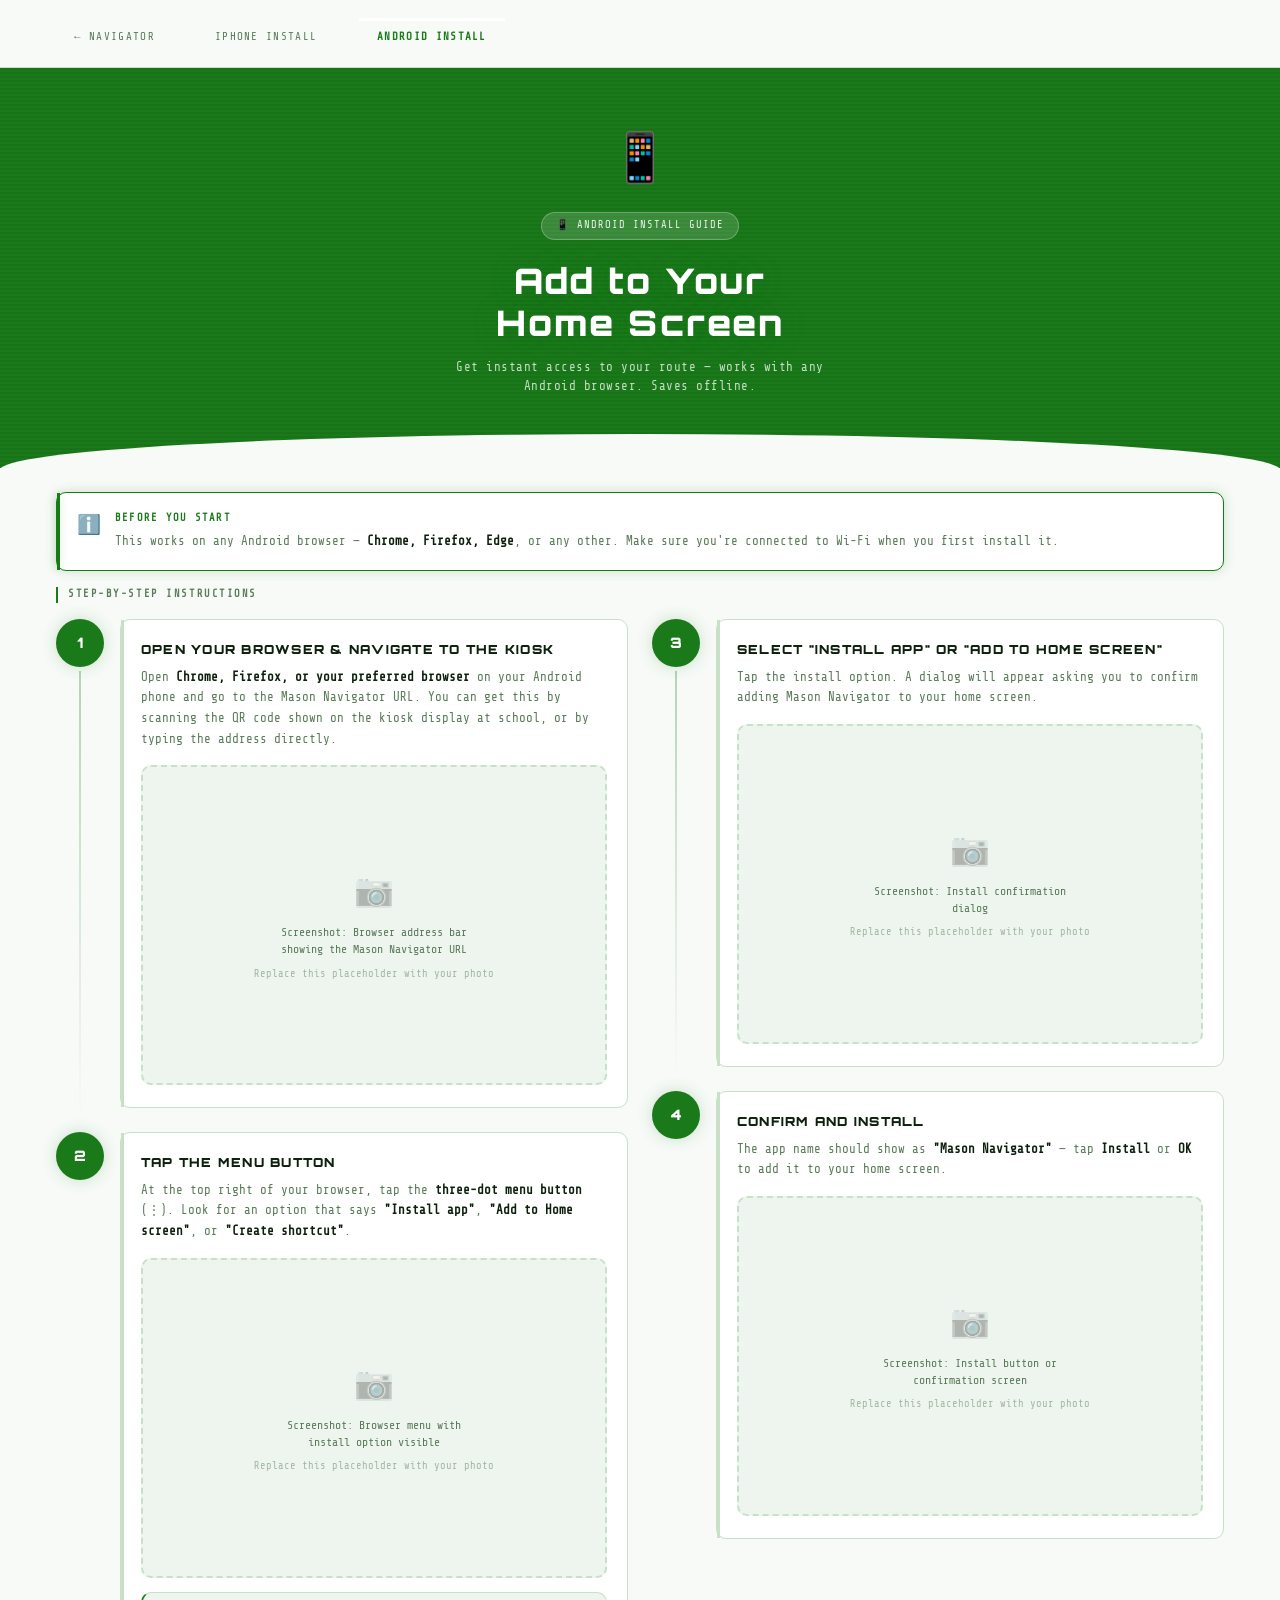
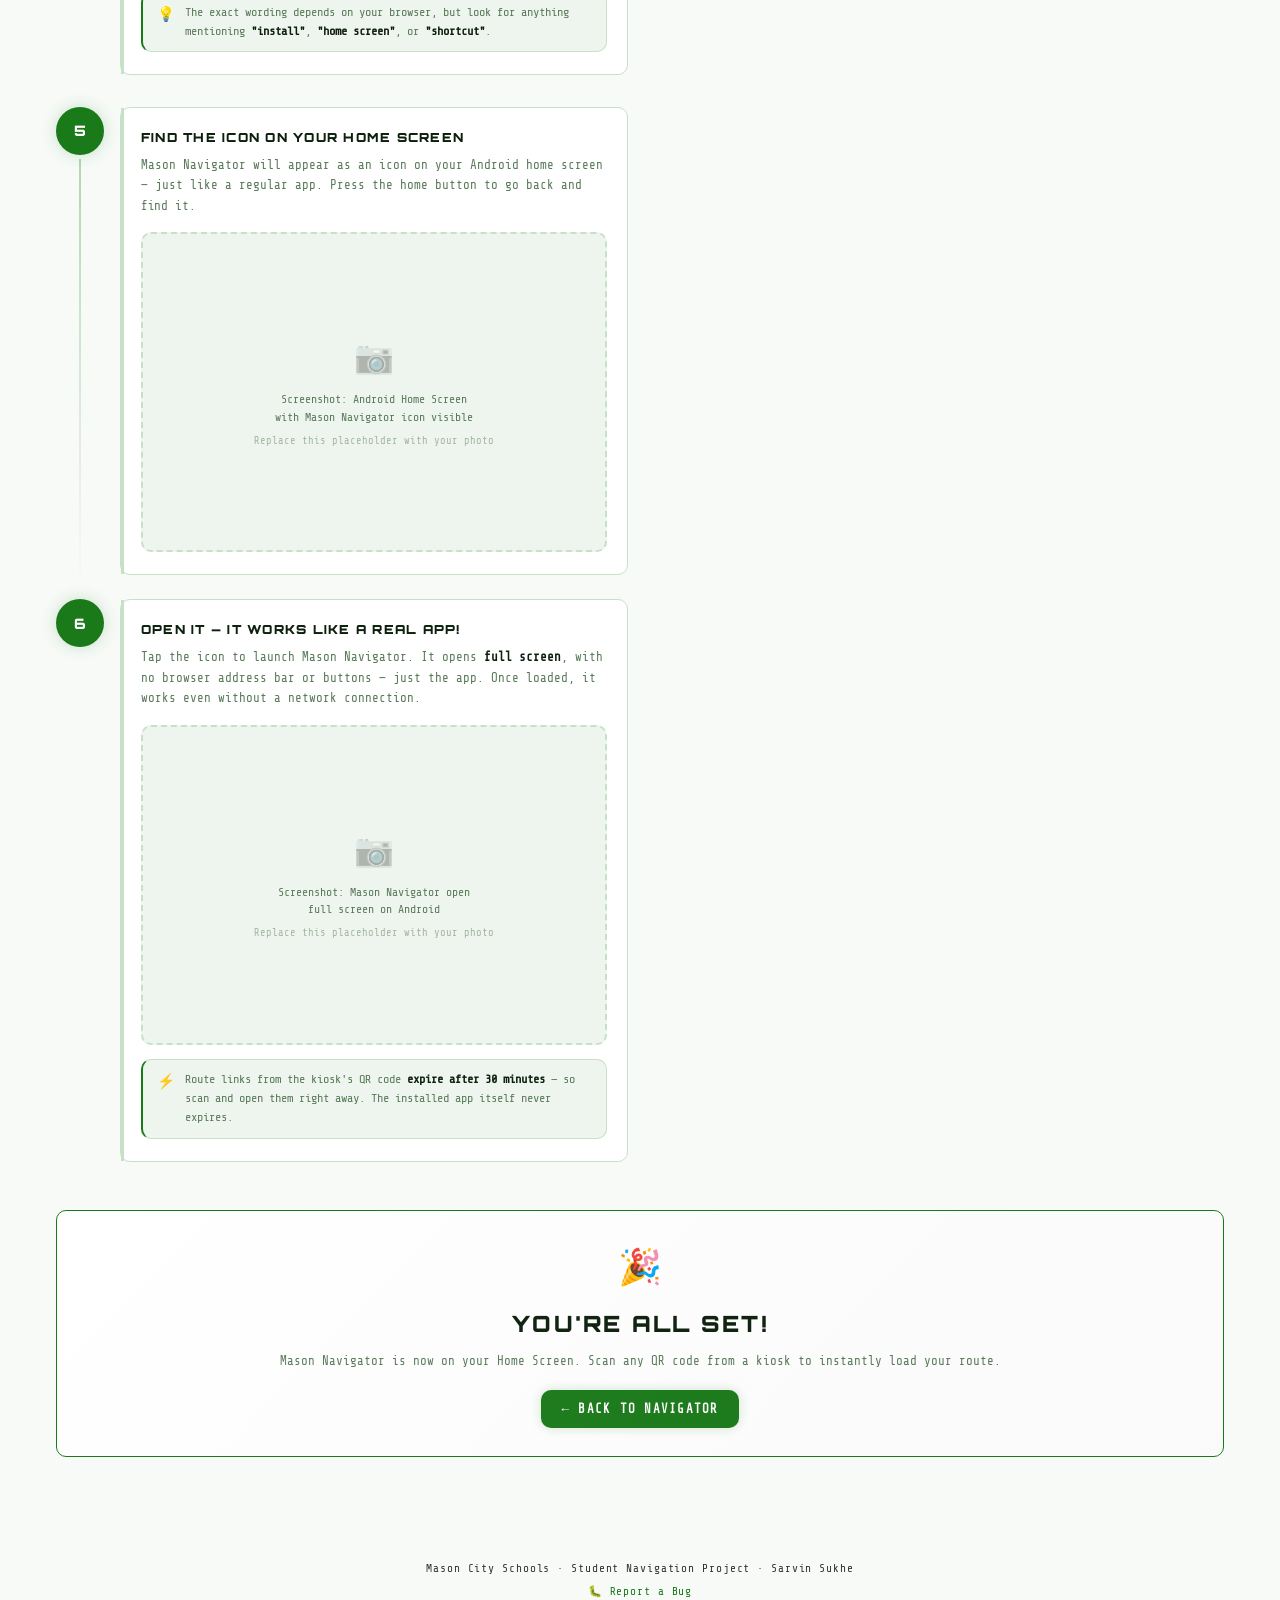
==== android.html @ e989f6d7 "Added AI mode and photos to IOS instructions" ====
<!DOCTYPE html>
<html lang="en" data-theme="mason">
  <head>
    <meta charset="UTF-8" />
    <meta name="viewport" content="width=device-width, initial-scale=1.0" />
    <title>Install on Android — Mason Navigator</title>
    <link rel="stylesheet" href="style.css" />
    <link rel="manifest" href="manifest.json" />
    <link rel="icon" type="image/png" href="icons/favicon.ico" />
    <style>
      /* ── Android guide page additions ───────────────────────────────
         Only layout/component styles not already in style.css.
         All colors reference CSS variables from the theme system.
      ─────────────────────────────────────────────────────────── */

      /* Two-column on desktop, single on mobile */
      .android-container {
        max-width: 1200px;
        margin: 0 auto;
        padding: 24px 16px 80px;
        display: flex;
        flex-direction: column;
        gap: 16px;
      }

      /* Step pairs layout */
      .steps-wrapper {
        display: grid;
        grid-template-columns: 1fr;
        gap: 24px;
      }
      @media (min-width: 768px) {
        .steps-wrapper {
          grid-template-columns: 1fr 1fr;
        }
      }

      .step-pair {
        display: flex;
        flex-direction: column;
        gap: 16px;
      }

      /* ── Hero banner ─────────────────────────────────────────── */
      .android-hero {
        background: var(--accent);
        padding: 56px 24px 72px;
        text-align: center;
        position: relative;
        overflow: hidden;
      }
      .android-hero::before {
        content: "";
        position: absolute;
        inset: 0;
        background: repeating-linear-gradient(
          0deg,
          transparent,
          transparent 2px,
          rgba(0, 0, 0, 0.06) 2px,
          rgba(0, 0, 0, 0.06) 4px
        );
        pointer-events: none;
      }
      .android-hero::after {
        content: "";
        position: absolute;
        bottom: -2px;
        left: 0;
        right: 0;
        height: 36px;
        background: var(--bg);
        border-radius: 50% 50% 0 0 / 100% 100% 0 0;
      }
      .android-hero-icon {
        font-size: 3rem;
        display: block;
        margin-bottom: 16px;
        animation: android-float 3s ease-in-out infinite;
        position: relative;
        z-index: 1;
      }
      @keyframes android-float {
        0%,
        100% {
          transform: translateY(0);
        }
        50% {
          transform: translateY(-8px);
        }
      }
      .android-hero-badge {
        display: inline-flex;
        align-items: center;
        gap: 6px;
        background: rgba(255, 255, 255, 0.15);
        border: 1px solid rgba(255, 255, 255, 0.25);
        border-radius: 100px;
        padding: 5px 14px;
        font-family: var(--mono);
        font-size: 0.65rem;
        letter-spacing: 0.1em;
        text-transform: uppercase;
        color: rgba(255, 255, 255, 0.9);
        margin-bottom: 20px;
        position: relative;
        z-index: 1;
      }
      .android-hero h1 {
        font-family: var(--display);
        font-size: clamp(1.4rem, 5vw, 2.2rem);
        font-weight: 900;
        letter-spacing: 0.06em;
        color: #fff;
        line-height: 1.2;
        margin-bottom: 14px;
        text-shadow: 0 0 30px var(--accent-glow);
        position: relative;
        z-index: 1;
      }
      .android-hero p {
        font-family: var(--mono);
        font-size: 0.78rem;
        color: rgba(255, 255, 255, 0.75);
        max-width: 400px;
        margin: 0 auto;
        letter-spacing: 0.04em;
        position: relative;
        z-index: 1;
      }

      /* ── Prereq notice ───────────────────────────────────────── */
      .prereq {
        background: var(--card-bg);
        border: 1px solid var(--accent);
        border-radius: var(--radius-card);
        padding: 18px 20px;
        display: flex;
        gap: 14px;
        align-items: flex-start;
        box-shadow: 0 0 12px var(--accent-glow);
        position: relative;
        clip-path: var(--card-clip);
      }
      .prereq::before {
        content: "";
        position: absolute;
        top: 0;
        left: 0;
        width: 3px;
        height: 100%;
        background: var(--accent);
        box-shadow: 0 0 8px var(--accent-glow);
      }
      .prereq-icon {
        font-size: 1.2rem;
        flex-shrink: 0;
        margin-top: 1px;
      }
      .prereq-title {
        font-family: var(--mono);
        font-size: 0.65rem;
        font-weight: 700;
        text-transform: uppercase;
        letter-spacing: 0.12em;
        color: var(--accent);
        margin-bottom: 6px;
      }
      .prereq p {
        font-family: var(--mono);
        font-size: 0.78rem;
        color: var(--text-dim);
        line-height: 1.6;
      }
      .prereq strong {
        color: var(--text);
        font-weight: 700;
      }

      /* ── Section label ───────────────────────────────────────── */
      .section-label {
        font-family: var(--mono);
        font-size: 0.65rem;
        font-weight: 700;
        text-transform: uppercase;
        letter-spacing: 0.15em;
        color: var(--text-dim);
        padding-left: 2px;
        border-left: 2px solid var(--accent);
        padding-left: 10px;
      }

      /* ── Step row ────────────────────────────────────────────── */
      .step {
        display: grid;
        grid-template-columns: 48px 1fr;
        gap: 0 16px;
        opacity: 0;
        transform: translateY(20px);
        transition: opacity 0.45s ease, transform 0.45s ease;
      }
      .step.visible {
        opacity: 1;
        transform: translateY(0);
      }
      .step:nth-child(1) {
        transition-delay: 0.05s;
      }
      .step:nth-child(2) {
        transition-delay: 0.12s;
      }
      .step:nth-child(3) {
        transition-delay: 0.19s;
      }
      .step:nth-child(4) {
        transition-delay: 0.26s;
      }
      .step:nth-child(5) {
        transition-delay: 0.33s;
      }
      .step:nth-child(6) {
        transition-delay: 0.4s;
      }

      .step-left {
        display: flex;
        flex-direction: column;
        align-items: center;
      }
      .step-num {
        width: 48px;
        height: 48px;
        border-radius: 50%;
        background: var(--accent);
        color: #fff;
        font-family: var(--display);
        font-size: 0.9rem;
        font-weight: 900;
        display: flex;
        align-items: center;
        justify-content: center;
        flex-shrink: 0;
        box-shadow: 0 0 16px var(--accent-glow);
        position: relative;
        z-index: 1;
      }
      .step-line {
        width: 2px;
        flex: 1;
        min-height: 20px;
        background: linear-gradient(to bottom, var(--accent), transparent);
        opacity: 0.3;
        margin-top: 4px;
      }
      .step:last-child .step-line {
        display: none;
      }

      /* Step card reuses .card styles from style.css */
      .step-card {
        background: var(--card-bg);
        border: 1px solid var(--border);
        border-radius: var(--radius-card);
        padding: 20px 20px 22px;
        margin-bottom: 8px;
        position: relative;
        clip-path: var(--card-clip);
      }
      .step-card::before {
        content: "";
        position: absolute;
        top: 0;
        left: 0;
        width: 3px;
        height: 100%;
        background: var(--border);
      }
      .step-title {
        font-family: var(--display);
        font-size: 0.78rem;
        font-weight: 900;
        letter-spacing: 0.1em;
        text-transform: uppercase;
        color: var(--text);
        margin-bottom: 8px;
      }
      .step-desc {
        font-family: var(--mono);
        font-size: 0.78rem;
        color: var(--text-dim);
        line-height: 1.65;
        margin-bottom: 16px;
      }
      .step-desc strong {
        color: var(--text);
        font-weight: 700;
      }
      .step-desc:last-child {
        margin-bottom: 0;
      }

      /* ── Screenshot placeholder ──────────────────────────────– */
      .screenshot-slot {
        background: var(--bg2);
        border: 2px dashed var(--border);
        border-radius: var(--radius-card);
        display: flex;
        flex-direction: column;
        align-items: center;
        justify-content: center;
        gap: 8px;
        padding: 28px 20px;
        cursor: pointer;
        transition: background 0.15s, border-color 0.15s;
        min-height: 200px;
      }
      .screenshot-slot.portrait {
        min-height: 320px;
      }
      .screenshot-slot:hover {
        background: var(--card-bg);
        border-color: var(--accent);
      }
      .slot-icon {
        font-size: 2rem;
        opacity: 0.3;
      }
      .slot-label {
        font-family: var(--mono);
        font-size: 0.72rem;
        color: var(--text-dim);
        text-align: center;
        line-height: 1.5;
      }
      .slot-hint {
        font-family: var(--mono);
        font-size: 0.65rem;
        color: var(--text-dim);
        opacity: 0.5;
      }

      /* ── Actual screenshot images ────────────────────────────– */
      .step-screenshot {
        width: 100%;
        max-width: 320px;
        height: auto;
        border-radius: var(--radius-card);
        margin: 16px 0;
        box-shadow: 0 4px 16px rgba(0, 0, 0, 0.1);
        display: block;
      }

      /* ── Tip callout ─────────────────────────────────────────– */
      .tip {
        display: flex;
        gap: 10px;
        background: var(--bg2);
        border: 1px solid var(--border);
        border-left: 2px solid var(--green);
        border-radius: var(--radius-card);
        padding: 10px 14px;
        margin-top: 14px;
      }
      .tip-icon {
        font-size: 0.9rem;
        flex-shrink: 0;
        margin-top: 2px;
      }
      .tip p {
        font-family: var(--mono);
        font-size: 0.75rem;
        color: var(--text-dim);
        line-height: 1.6;
      }
      .tip strong {
        color: var(--text);
        font-weight: 700;
      }

      /* ── Done card ───────────────────────────────────────────– */
      .done-card {
        background: var(--card-bg);
        border: 1px solid var(--accent);
        border-radius: var(--radius-card);
        padding: 32px 24px 28px;
        text-align: center;
        margin-top: 24px;
        opacity: 0;
        transform: translateY(20px);
        transition: opacity 0.45s ease, transform 0.45s ease;
        position: relative;
        clip-path: var(--card-clip);
      }
      .done-card.visible {
        opacity: 1;
        transform: translateY(0);
      }
      .done-card::before {
        content: "";
        position: absolute;
        inset: 0;
        border-radius: var(--radius-card);
        background: linear-gradient(
          135deg,
          rgba(255, 255, 255, 0.04),
          rgba(0, 0, 0, 0.02)
        );
        pointer-events: none;
      }
      .done-icon {
        display: block;
        font-size: 2.2rem;
        margin-bottom: 12px;
        animation: done-bounce 0.6s cubic-bezier(0.34, 1.56, 0.64, 1);
      }
      @keyframes done-bounce {
        0% {
          transform: scale(0.3) translateY(-40px);
          opacity: 0;
        }
        50% {
          opacity: 1;
        }
        100% {
          transform: scale(1) translateY(0);
        }
      }
      .done-card h2 {
        font-family: var(--display);
        font-size: 1.4rem;
        font-weight: 900;
        letter-spacing: 0.1em;
        text-transform: uppercase;
        color: var(--text);
        margin-bottom: 10px;
      }
      .done-card p {
        font-family: var(--mono);
        font-size: 0.78rem;
        color: var(--text-dim);
        line-height: 1.65;
        margin-bottom: 18px;
      }
      .done-btn {
        display: inline-flex;
        align-items: center;
        justify-content: center;
        gap: 8px;
        background: var(--accent);
        color: #fff;
        text-decoration: none;
        font-family: var(--mono);
        font-size: 0.78rem;
        font-weight: 700;
        letter-spacing: 0.1em;
        text-transform: uppercase;
        padding: 10px 20px;
        border-radius: var(--radius-card);
        transition: transform 0.15s, box-shadow 0.15s;
        cursor: pointer;
        box-shadow: 0 0 12px var(--accent-glow);
      }
      .done-btn:hover {
        transform: translateY(-2px);
        box-shadow: 0 0 20px var(--accent-glow);
      }
      .done-btn:active {
        transform: translateY(0);
      }
    </style>
  </head>

  <body>
    <!-- Header with nav -->
    <header class="header" style="border-bottom: 1px solid var(--border)">
      <nav
        class="nav"
        style="
          max-width: 1200px;
          margin: 0 auto;
          display: flex;
          align-items: center;
          gap: 24px;
          padding: 16px;
          font-size: 0.85rem;
        "
      >
        <a
          href="index.html"
          class="nav-link"
          style="
            text-decoration: none;
            color: var(--text-dim);
            transition: color 0.2s;
          "
          >← Navigator</a
        >
        <a
          href="ios.html"
          class="nav-link"
          style="
            text-decoration: none;
            color: var(--text-dim);
            transition: color 0.2s;
          "
          >iPhone Install</a
        >
        <a
          href="android.html"
          class="nav-link active"
          style="text-decoration: none; color: var(--accent); font-weight: 700"
          >Android Install</a
        >
      </nav>
    </header>

    <!-- Hero -->
    <div class="android-hero">
      <span class="android-hero-icon">📱</span>
      <div class="android-hero-badge">📱 Android Install Guide</div>
      <h1>Add to Your<br />Home Screen</h1>
      <p>
        Get instant access to your route — works with any Android browser. Saves
        offline.
      </p>
    </div>

    <main class="android-container">
      <!-- Before you start -->
      <div class="prereq">
        <div class="prereq-icon">ℹ️</div>
        <div>
          <div class="prereq-title">Before You Start</div>
          <p>
            This works on any Android browser —
            <strong>Chrome, Firefox, Edge</strong>, or any other. Make sure
            you're connected to Wi-Fi when you first install it.
          </p>
        </div>
      </div>

      <div class="section-label">Step-by-step instructions</div>

      <div class="steps-wrapper">
        <!-- Step Pair 1: Steps 1 & 2 -->
        <div class="step-pair">
          <!-- Step 1 -->
          <div class="step">
            <div class="step-left">
              <div class="step-num">1</div>
              <div class="step-line"></div>
            </div>
            <div>
              <div class="step-card">
                <div class="step-title">
                  Open your browser &amp; navigate to the kiosk
                </div>
                <div class="step-desc">
                  Open
                  <strong>Chrome, Firefox, or your preferred browser</strong> on
                  your Android phone and go to the Mason Navigator URL. You can
                  get this by scanning the QR code shown on the kiosk display at
                  school, or by typing the address directly.
                </div>
                <div
                  class="screenshot-slot portrait"
                  title="Replace with screenshot"
                >
                  <div class="slot-icon">📷</div>
                  <div class="slot-label">
                    Screenshot: Browser address bar<br />showing the Mason
                    Navigator URL
                  </div>
                  <div class="slot-hint">
                    Replace this placeholder with your photo
                  </div>
                </div>
              </div>
            </div>
          </div>

          <!-- Step 2 -->
          <div class="step">
            <div class="step-left">
              <div class="step-num">2</div>
              <div class="step-line"></div>
            </div>
            <div>
              <div class="step-card">
                <div class="step-title">Tap the menu button</div>
                <div class="step-desc">
                  At the top right of your browser, tap the
                  <strong>three-dot menu button</strong> (⋮). Look for an option
                  that says <strong>"Install app"</strong>,
                  <strong>"Add to Home screen"</strong>, or
                  <strong>"Create shortcut"</strong>.
                </div>
                <div class="screenshot-slot portrait">
                  <div class="slot-icon">📷</div>
                  <div class="slot-label">
                    Screenshot: Browser menu with<br />install option visible
                  </div>
                  <div class="slot-hint">
                    Replace this placeholder with your photo
                  </div>
                </div>
                <div class="tip">
                  <div class="tip-icon">💡</div>
                  <p>
                    The exact wording depends on your browser, but look for
                    anything mentioning <strong>"install"</strong>,
                    <strong>"home screen"</strong>, or
                    <strong>"shortcut"</strong>.
                  </p>
                </div>
              </div>
            </div>
          </div>
        </div>

        <!-- Step Pair 2: Steps 3 & 4 -->
        <div class="step-pair">
          <!-- Step 3 -->
          <div class="step">
            <div class="step-left">
              <div class="step-num">3</div>
              <div class="step-line"></div>
            </div>
            <div>
              <div class="step-card">
                <div class="step-title">
                  Select "Install app" or "Add to Home Screen"
                </div>
                <div class="step-desc">
                  Tap the install option. A dialog will appear asking you to
                  confirm adding Mason Navigator to your home screen.
                </div>
                <div class="screenshot-slot portrait">
                  <div class="slot-icon">📷</div>
                  <div class="slot-label">
                    Screenshot: Install confirmation<br />dialog
                  </div>
                  <div class="slot-hint">
                    Replace this placeholder with your photo
                  </div>
                </div>
              </div>
            </div>
          </div>

          <!-- Step 4 -->
          <div class="step">
            <div class="step-left">
              <div class="step-num">4</div>
              <div class="step-line"></div>
            </div>
            <div>
              <div class="step-card">
                <div class="step-title">Confirm and install</div>
                <div class="step-desc">
                  The app name should show as
                  <strong>"Mason Navigator"</strong> — tap
                  <strong>Install</strong> or <strong>OK</strong> to add it to
                  your home screen.
                </div>
                <div class="screenshot-slot portrait">
                  <div class="slot-icon">📷</div>
                  <div class="slot-label">
                    Screenshot: Install button or<br />confirmation screen
                  </div>
                  <div class="slot-hint">
                    Replace this placeholder with your photo
                  </div>
                </div>
              </div>
            </div>
          </div>
        </div>

        <!-- Step Pair 3: Steps 5 & 6 -->
        <div class="step-pair">
          <!-- Step 5 -->
          <div class="step">
            <div class="step-left">
              <div class="step-num">5</div>
              <div class="step-line"></div>
            </div>
            <div>
              <div class="step-card">
                <div class="step-title">Find the icon on your Home Screen</div>
                <div class="step-desc">
                  Mason Navigator will appear as an icon on your Android home
                  screen — just like a regular app. Press the home button to go
                  back and find it.
                </div>
                <div class="screenshot-slot portrait">
                  <div class="slot-icon">📷</div>
                  <div class="slot-label">
                    Screenshot: Android Home Screen<br />with Mason Navigator
                    icon visible
                  </div>
                  <div class="slot-hint">
                    Replace this placeholder with your photo
                  </div>
                </div>
              </div>
            </div>
          </div>

          <!-- Step 6 -->
          <div class="step">
            <div class="step-left">
              <div class="step-num">6</div>
              <div class="step-line"></div>
            </div>
            <div>
              <div class="step-card">
                <div class="step-title">
                  Open it — it works like a real app!
                </div>
                <div class="step-desc">
                  Tap the icon to launch Mason Navigator. It opens
                  <strong>full screen</strong>, with no browser address bar or
                  buttons — just the app. Once loaded, it works even without a
                  network connection.
                </div>
                <div class="screenshot-slot portrait">
                  <div class="slot-icon">📷</div>
                  <div class="slot-label">
                    Screenshot: Mason Navigator open<br />full screen on Android
                  </div>
                  <div class="slot-hint">
                    Replace this placeholder with your photo
                  </div>
                </div>
                <div class="tip">
                  <div class="tip-icon">⚡</div>
                  <p>
                    Route links from the kiosk's QR code
                    <strong>expire after 30 minutes</strong> — so scan and open
                    them right away. The installed app itself never expires.
                  </p>
                </div>
              </div>
            </div>
          </div>
        </div>
      </div>

      <!-- Done card -->
      <div class="done-card">
        <span class="done-icon">🎉</span>
        <h2>You're all set!</h2>
        <p>
          Mason Navigator is now on your Home Screen. Scan any QR code from a
          kiosk to instantly load your route.
        </p>
        <a href="index.html" class="done-btn">← Back to Navigator</a>
      </div>
    </main>

    <footer class="footer">
      <p>Mason City Schools · Student Navigation Project · Sarvin Sukhe</p>
      <a
        href="https://docs.google.com/forms/d/e/1FAIpQLScU9ZAX9jwBVtQoPmGvyTtTld1GZZsP_Vv1fyH1LrGFXhdXjA/viewform?usp=publish-editor"
        target="_blank"
        rel="noopener noreferrer"
        class="mason-link"
        >🐛 Report a Bug</a
      >
    </footer>

    <script src="theme.js"></script>
    <script>
      // Scroll-triggered reveal for steps and done card
      const observer = new IntersectionObserver(
        (entries) => {
          entries.forEach((entry) => {
            if (entry.isIntersecting) entry.target.classList.add("visible");
          });
        },
        { threshold: 0.1, rootMargin: "0px 0px -40px 0px" },
      );
      document
        .querySelectorAll(".step, .done-card")
        .forEach((el) => observer.observe(el));
    </script>
  </body>
</html>
---- style.css ----
/* style.css — Mason Navigator — BLACK/RED CYBERPUNK */
@import url("https://fonts.googleapis.com/css2?family=Rajdhani:wght@400;600;700&family=Share+Tech+Mono&family=Orbitron:wght@700;900&display=swap");

*,
*::before,
*::after {
  box-sizing: border-box;
  margin: 0;
  padding: 0;
}

:root {
  --bg: #080808;
  --bg2: #0e0e0e;
  --card-bg: #111111;
  --accent: #e00000;
  --accent2: #ff2222;
  --accent-glow: rgba(224, 0, 0, 0.35);
  --text: #e8e8e8;
  --text-dim: #888;
  --border: #2a2a2a;
  --green: #00ff88;
  --mono: "Share Tech Mono", monospace;
  --display: "Orbitron", sans-serif;
  --body: "Rajdhani", sans-serif;
  /* Topbar/nav overrides — set per-theme */
  --topbar-bg: #0a0a0a;
  --topbar-title: #ffffff;
  --topbar-sub: var(--text-dim);
  --nav-color: var(--text-dim);
  --nav-hover: #ffffff;
  --nav-active: var(--accent);
  --nav-active-border: var(--accent);
  /* Shape overrides — set per-theme */
  --radius-card: 2px;
  --radius-btn: 1px;
  --radius-input: 1px;
  --card-clip: polygon(0 0, calc(100% - 12px) 0, 100% 12px, 100% 100%, 0 100%);
  --btn-clip: polygon(0 0, calc(100% - 8px) 0, 100% 8px, 100% 100%, 0 100%);
}

/* ── Scan line overlay ──────────────────────────────────────── */
body::before {
  content: "";
  position: fixed;
  inset: 0;
  background: repeating-linear-gradient(
    0deg,
    transparent,
    transparent 2px,
    rgba(0, 0, 0, 0.08) 2px,
    rgba(0, 0, 0, 0.08) 4px
  );
  pointer-events: none;
  z-index: 9999;
}

body {
  background: var(--bg);
  color: var(--text);
  font-family: var(--body);
  font-size: 16px;
  line-height: 1.5;
  min-height: 100vh;
}

/* ── Topbar ──────────────────────────────────────────────────── */
.topbar {
  background: var(--topbar-bg);
  border-bottom: 2px solid var(--accent);
  padding: 16px 28px 0;
  position: relative;
}
.topbar-top {
  display: flex;
  align-items: center;
  justify-content: space-between;
  padding-bottom: 14px;
  flex-wrap: wrap;
  gap: 12px;
}
.topbar h1 {
  font-family: var(--display);
  font-size: 1.25rem;
  font-weight: 900;
  letter-spacing: 0.08em;
  color: var(--topbar-title);
  text-shadow:
    0 0 20px var(--accent-glow),
    0 0 40px var(--accent-glow);
}
.topbar p {
  font-family: var(--mono);
  font-size: 0.68rem;
  color: var(--topbar-sub);
  letter-spacing: 0.06em;
  margin-top: 2px;
}

/* ── Navbar ──────────────────────────────────────────────────── */
.navbar {
  display: flex;
  gap: 0;
  margin-top: 0;
}
.nav-link {
  font-family: var(--mono);
  font-size: 0.68rem;
  letter-spacing: 0.12em;
  text-transform: uppercase;
  color: var(--nav-color);
  text-decoration: none;
  padding: 8px 18px;
  border-top: 2px solid transparent;
  transition:
    color 0.15s,
    border-color 0.15s;
  position: relative;
  top: 2px;
}
.nav-link:hover {
  color: var(--nav-hover);
}
.nav-link.active {
  color: var(--nav-active);
  border-top-color: var(--nav-active-border);
  box-shadow: 0 -4px 12px var(--accent-glow);
}

/* ── Layout ──────────────────────────────────────────────────── */
.container {
  max-width: 860px;
  margin: 0 auto;
  padding: 24px 16px;
  display: grid;
  gap: 16px;
}
@media (min-width: 800px) {
  .container {
    grid-template-columns: 320px 1fr;
  }
}

/* ── Cards ───────────────────────────────────────────────────── */
.card {
  background: var(--card-bg);
  border: 1px solid var(--border);
  border-radius: var(--radius-card);
  padding: 20px;
  position: relative;
  clip-path: var(--card-clip);
}
.card::before {
  content: "";
  position: absolute;
  top: 0;
  left: 0;
  width: 3px;
  height: 100%;
  background: var(--accent);
  box-shadow: 0 0 8px var(--accent-glow);
}
.card h2 {
  font-family: var(--display);
  font-size: 0.7rem;
  letter-spacing: 0.15em;
  text-transform: uppercase;
  color: var(--accent);
  margin-bottom: 12px;
}
.info-card,
.directions-card,
.full-card {
  grid-column: 1 / -1;
}
.info-card p {
  font-family: var(--mono);
  font-size: 0.78rem;
  color: var(--text-dim);
  line-height: 1.6;
}

/* ── Input card ──────────────────────────────────────────────── */
.input-card label {
  display: block;
  font-family: var(--mono);
  font-size: 0.7rem;
  letter-spacing: 0.12em;
  text-transform: uppercase;
  color: var(--text-dim);
  margin: 14px 0 5px;
}
.input-card label:first-of-type {
  margin-top: 0;
}
.input-card input {
  width: 100%;
  padding: 9px 12px;
  background: #0a0a0a;
  border: 1px solid var(--border);
  border-radius: var(--radius-input);
  font-family: var(--mono);
  font-size: 1rem;
  color: #fff;
  outline: none;
  letter-spacing: 0.08em;
  transition:
    border-color 0.15s,
    box-shadow 0.15s;
}
.input-card input:focus {
  border-color: var(--accent);
  box-shadow:
    0 0 0 2px var(--accent-glow),
    inset 0 0 8px rgba(224, 0, 0, 0.05);
}
.input-card input::placeholder {
  color: #333;
}

#goBtn {
  margin-top: 18px;
  width: 100%;
  padding: 12px;
  background: var(--accent);
  color: #fff;
  border: none;
  border-radius: var(--radius-btn);
  font-family: var(--display);
  font-size: 0.78rem;
  font-weight: 700;
  letter-spacing: 0.15em;
  text-transform: uppercase;
  cursor: pointer;
  clip-path: var(--btn-clip);
  transition:
    background 0.15s,
    box-shadow 0.15s;
  position: relative;
  overflow: hidden;
}
#goBtn::after {
  content: "";
  position: absolute;
  inset: 0;
  background: linear-gradient(
    90deg,
    transparent 0%,
    rgba(255, 255, 255, 0.08) 50%,
    transparent 100%
  );
  transform: translateX(-100%);
  transition: transform 0.4s;
}
#goBtn:hover {
  background: var(--accent2);
  box-shadow:
    0 0 20px var(--accent-glow),
    0 0 40px var(--accent-glow);
}
#goBtn:hover::after {
  transform: translateX(100%);
}

/* ── Directions ──────────────────────────────────────────────── */
.directions-card {
  min-height: 0;
}
.directions-box {
  min-height: 40px;
}
.dir-error {
  font-family: var(--mono);
  font-size: 0.82rem;
  color: var(--accent2);
  padding: 12px;
  border: 1px solid var(--accent);
  background: rgba(224, 0, 0, 0.05);
}
.dir-header {
  margin-bottom: 18px;
  padding-bottom: 14px;
  border-bottom: 1px solid var(--border);
  position: relative;
}
.dir-header::after {
  content: "";
  position: absolute;
  bottom: -1px;
  left: 0;
  width: 60px;
  height: 1px;
  background: var(--accent);
  box-shadow: 0 0 6px var(--accent-glow);
}
.dir-title {
  font-family: var(--mono);
  font-size: 0.82rem;
  color: var(--text-dim);
  margin-bottom: 10px;
  letter-spacing: 0.04em;
}
.dir-title strong {
  color: #fff;
}
.dir-badges {
  display: flex;
  gap: 8px;
  flex-wrap: wrap;
}
.badge {
  font-family: var(--mono);
  font-size: 0.68rem;
  letter-spacing: 0.08em;
  padding: 3px 10px;
  border-radius: 1px;
  border: 1px solid;
  text-transform: uppercase;
}
.badge-ok {
  border-color: #00ff88;
  color: #00ff88;
  background: rgba(0, 255, 136, 0.06);
}
.badge-warn {
  border-color: #ffaa00;
  color: #ffaa00;
  background: rgba(255, 170, 0, 0.06);
}
.badge-stair {
  border-color: #aa88ff;
  color: #aa88ff;
  background: rgba(170, 136, 255, 0.06);
}

/* ── Step list ───────────────────────────────────────────────── */
.dir-steps {
  list-style: none;
  padding: 0;
  display: flex;
  flex-direction: column;
  gap: 8px;
}
.dir-step {
  display: flex;
  align-items: flex-start;
  gap: 14px;
  padding: 12px 14px;
  background: #0a0a0a;
  border: 1px solid var(--border);
  border-left: 2px solid #2a2a2a;
  transition: border-color 0.15s;
  animation: stepIn 0.3s ease both;
}
.dir-step:nth-child(1) {
  animation-delay: 0.05s;
  border-left-color: #44aaff;
}
.dir-step:nth-child(2) {
  animation-delay: 0.1s;
}
.dir-step:nth-child(3) {
  animation-delay: 0.15s;
}
.dir-step:nth-child(4) {
  animation-delay: 0.2s;
}
.dir-step:nth-child(5) {
  animation-delay: 0.25s;
}
.dir-step:nth-child(6) {
  animation-delay: 0.3s;
}
.dir-step:nth-child(7) {
  animation-delay: 0.35s;
}
.dir-step:nth-child(8) {
  animation-delay: 0.4s;
}
.dir-step:last-child {
  border-left-color: var(--accent);
}
@keyframes stepIn {
  from {
    opacity: 0;
    transform: translateX(-10px);
  }
  to {
    opacity: 1;
    transform: translateX(0);
  }
}
.dir-step:hover {
  border-color: #3a3a3a;
  background: #0d0d0d;
}
.step-icon {
  font-size: 1.1rem;
  flex-shrink: 0;
  margin-top: 1px;
  width: 24px;
  text-align: center;
}
.step-body {
  flex: 1;
}
.step-main {
  font-family: var(--body);
  font-size: 0.95rem;
  font-weight: 600;
  line-height: 1.4;
  color: var(--text);
}
.step-main strong {
  color: #fff;
  font-weight: 700;
}
.step-sub {
  font-family: var(--mono);
  font-size: 0.68rem;
  color: var(--text-dim);
  margin-top: 3px;
  letter-spacing: 0.06em;
  text-transform: uppercase;
}

/* ── Why page ────────────────────────────────────────────────── */
.why-container {
  max-width: 860px;
  margin: 0 auto;
  padding: 32px 16px;
  display: flex;
  flex-direction: column;
  gap: 20px;
}
.why-hero {
  border: 1px solid var(--border);
  border-left: 3px solid var(--accent);
  background: var(--card-bg);
  padding: 32px 28px;
  position: relative;
  clip-path: var(--card-clip);
}
.why-hero::before {
  content: "PROJECT / CASE STUDY";
  font-family: var(--mono);
  font-size: 0.65rem;
  letter-spacing: 0.2em;
  color: var(--accent);
  display: block;
  margin-bottom: 14px;
}
.why-hero h1 {
  font-family: var(--display);
  font-size: clamp(1.3rem, 4vw, 2rem);
  font-weight: 900;
  letter-spacing: 0.05em;
  color: #fff;
  line-height: 1.2;
  text-shadow: 0 0 30px var(--accent-glow);
  margin-bottom: 10px;
}
.why-hero .byline {
  font-family: var(--mono);
  font-size: 0.75rem;
  color: var(--text-dim);
  letter-spacing: 0.08em;
}
.why-hero .byline span {
  color: var(--accent);
}

.why-grid {
  display: grid;
  grid-template-columns: 1fr;
  gap: 16px;
}
@media (min-width: 640px) {
  .why-grid {
    grid-template-columns: 1fr 1fr;
  }
}

.why-section {
  background: var(--card-bg);
  border: 1px solid var(--border);
  border-left: 2px solid #2a2a2a;
  padding: 20px;
  transition: border-left-color 0.2s;
}
.why-section:hover {
  border-left-color: var(--accent);
}
.why-section h3 {
  font-family: var(--display);
  font-size: 0.68rem;
  letter-spacing: 0.15em;
  text-transform: uppercase;
  color: var(--accent);
  margin-bottom: 10px;
}
.why-section p {
  font-family: var(--body);
  font-size: 0.92rem;
  color: #bbb;
  line-height: 1.65;
  font-weight: 400;
}
.why-section p strong {
  color: #fff;
  font-weight: 700;
}

.why-full {
  background: var(--card-bg);
  border: 1px solid var(--border);
  border-left: 2px solid #2a2a2a;
  padding: 20px;
  transition: border-left-color 0.2s;
}
.why-full:hover {
  border-left-color: var(--accent);
}
.why-full h3 {
  font-family: var(--display);
  font-size: 0.68rem;
  letter-spacing: 0.15em;
  text-transform: uppercase;
  color: var(--accent);
  margin-bottom: 10px;
}
.why-full p {
  font-family: var(--body);
  font-size: 0.92rem;
  color: #bbb;
  line-height: 1.65;
}
.why-full p strong {
  color: #fff;
  font-weight: 700;
}

.why-stat-row {
  display: grid;
  grid-template-columns: repeat(3, 1fr);
  gap: 12px;
}
@media (max-width: 500px) {
  .why-stat-row {
    grid-template-columns: 1fr 1fr;
  }
}
.why-stat {
  background: #0a0a0a;
  border: 1px solid var(--border);
  padding: 16px;
  text-align: center;
}
.why-stat .num {
  font-family: var(--display);
  font-size: 1.5rem;
  font-weight: 900;
  color: var(--accent);
  text-shadow: 0 0 16px var(--accent-glow);
  display: block;
}
.why-stat .label {
  font-family: var(--mono);
  font-size: 0.65rem;
  letter-spacing: 0.1em;
  color: var(--text-dim);
  text-transform: uppercase;
  margin-top: 4px;
  display: block;
}

/* ── Experimental page ───────────────────────────────────────── */
.exp-container {
  max-width: 1000px;
  margin: 0 auto;
  padding: 24px 16px;
  display: flex;
  flex-direction: column;
  gap: 16px;
}
.disclaimer-bar {
  background: rgba(255, 170, 0, 0.08);
  border: 1px solid #ffaa00;
  border-left: 3px solid #ffaa00;
  padding: 12px 16px;
  display: flex;
  align-items: flex-start;
  gap: 12px;
}
.disclaimer-bar .icon {
  font-size: 1.1rem;
  flex-shrink: 0;
}
.disclaimer-bar p {
  font-family: var(--mono);
  font-size: 0.75rem;
  color: #ffaa00;
  line-height: 1.5;
  letter-spacing: 0.03em;
}
.exp-input-row {
  display: grid;
  grid-template-columns: 1fr 1fr auto;
  gap: 10px;
  align-items: end;
}
@media (max-width: 560px) {
  .exp-input-row {
    grid-template-columns: 1fr;
  }
}
.exp-label {
  font-family: var(--mono);
  font-size: 0.68rem;
  letter-spacing: 0.12em;
  text-transform: uppercase;
  color: var(--text-dim);
  display: block;
  margin-bottom: 5px;
}
.exp-input {
  width: 100%;
  padding: 9px 12px;
  background: #0a0a0a;
  border: 1px solid var(--border);
  font-family: var(--mono);
  font-size: 0.95rem;
  color: #fff;
  outline: none;
  transition: border-color 0.15s;
}
.exp-input:focus {
  border-color: var(--accent);
}
.exp-btn {
  padding: 10px 20px;
  background: var(--accent);
  color: #fff;
  border: none;
  font-family: var(--display);
  font-size: 0.7rem;
  font-weight: 700;
  letter-spacing: 0.12em;
  text-transform: uppercase;
  cursor: pointer;
  clip-path: polygon(0 0, calc(100% - 6px) 0, 100% 6px, 100% 100%, 0 100%);
  transition:
    background 0.15s,
    box-shadow 0.15s;
  white-space: nowrap;
}
.exp-btn:hover {
  background: var(--accent2);
  box-shadow: 0 0 16px var(--accent-glow);
}

.exp-maps {
  display: flex;
  flex-direction: column;
  gap: 12px;
}
.exp-floor {
  background: var(--card-bg);
  border: 1px solid var(--border);
  padding: 14px;
}
.exp-floor-label {
  font-family: var(--mono);
  font-size: 0.68rem;
  letter-spacing: 0.15em;
  text-transform: uppercase;
  color: var(--accent);
  margin-bottom: 8px;
}
.map-floor-wrapper {
  position: relative;
  width: 100%;
  line-height: 0;
  border: 1px solid var(--border);
  overflow: hidden;
}
.map-image {
  display: block;
  width: 100%;
  height: auto;
  opacity: 0.85;
  filter: invert(1) hue-rotate(160deg) brightness(0.6);
}
.map-canvas {
  position: absolute;
  top: 0;
  left: 0;
  width: 100%;
  height: 100%;
  pointer-events: none;
}

/* ── Footer ─────────────────────────────────────────────────── */
.footer {
  text-align: center;
  padding: 24px 16px;
  font-family: var(--mono);
  font-size: 0.7rem;
  letter-spacing: 0.08em;
  color: #333;
}
.mason-link {
  color: var(--accent);
  text-decoration: none;
  display: inline-block;
  margin-top: 6px;
  transition:
    color 0.15s,
    text-shadow 0.15s;
}
.mason-link:hover {
  color: var(--accent2);
  text-shadow: 0 0 8px var(--accent-glow);
}

/* ══════════════════════════════════════════════════════════════
   THEME SYSTEM
   ══════════════════════════════════════════════════════════════ */

/* ── CYBERPUNK — original black/red with scanlines + sharp corners ── */
[data-theme="cyberpunk"] {
  --bg: #080808;
  --bg2: #0e0e0e;
  --card-bg: #111111;
  --accent: #e00000;
  --accent2: #ff2222;
  --accent-glow: rgba(224, 0, 0, 0.35);
  --text: #e8e8e8;
  --text-dim: #888;
  --border: #2a2a2a;
  --green: #00ff88;
  --topbar-bg: #0a0a0a;
  --topbar-title: #ffffff;
  --topbar-sub: #888;
  --nav-color: #888;
  --nav-hover: #ffffff;
  --nav-active: #e00000;
  --nav-active-border: #e00000;
  --radius-card: 2px;
  --radius-btn: 1px;
  --radius-input: 1px;
  --card-clip: polygon(0 0, calc(100% - 12px) 0, 100% 12px, 100% 100%, 0 100%);
  --btn-clip: polygon(0 0, calc(100% - 8px) 0, 100% 8px, 100% 100%, 0 100%);
}
[data-theme="cyberpunk"] body::before {
  content: "";
  position: fixed;
  inset: 0;
  pointer-events: none;
  z-index: 9999;
  background: repeating-linear-gradient(
    0deg,
    transparent,
    transparent 2px,
    rgba(0, 0, 0, 0.08) 2px,
    rgba(0, 0, 0, 0.08) 4px
  );
}

/* ── MASON DARK — Kelly Green, professional, rounded ── */
[data-theme="mason"] {
  --bg: #f7faf7;
  --bg2: #eef5ee;
  --card-bg: #ffffff;
  --accent: #1a7a1a;
  --accent2: #239c23;
  --accent-glow: rgba(26, 122, 26, 0.2);
  --text: #0d1f0d;
  --text-dim: #5a7a5a;
  --border: #c8e0c8;
  --green: #1a7a1a;
  --topbar-bg: #1a7a1a;
  --topbar-title: #ffffff;
  --topbar-sub: rgba(255, 255, 255, 0.75);
  --nav-color: rgba(255, 255, 255, 0.75);
  --nav-hover: #ffffff;
  --nav-active: #ffffff;
  --nav-active-border: #ffffff;
  --radius-card: 10px;
  --radius-btn: 8px;
  --radius-input: 8px;
  --card-clip: none;
  --btn-clip: none;
}
[data-theme="mason"] body::before {
  display: none;
}
[data-theme="mason"] body {
  background: var(--bg);
}
[data-theme="mason"] .card::before {
  border-radius: 10px 0 0 10px;
}
[data-theme="mason"] #goBtn {
  font-family: var(--body);
  font-weight: 700;
  letter-spacing: 0.05em;
}
[data-theme="mason"] .topbar h1 {
  font-family: var(--body);
  font-weight: 700;
  letter-spacing: 0.02em;
  text-shadow: none;
}
[data-theme="mason"] .input-card input {
  background: #f0f8f0;
  color: #0d1f0d;
  border-color: #c8e0c8;
}
[data-theme="mason"] .dir-step {
  background: #f7faf7;
}
[data-theme="mason"] .settings-sidebar {
  box-shadow: -4px 0 24px rgba(26, 122, 26, 0.15);
}
[data-theme="mason"] .nav-link.active {
  box-shadow: none;
  border-top-width: 3px;
}

/* ── MASON DARK MODE — Kelly Green dark, professional ── */
[data-theme="mason-dark"] {
  --bg: #0d1a0d;
  --bg2: #122012;
  --card-bg: #172917;
  --accent: #3cb83c;
  --accent2: #4fd44f;
  --accent-glow: rgba(60, 184, 60, 0.25);
  --text: #e0f0e0;
  --text-dim: #6a9a6a;
  --border: #1e3a1e;
  --green: #3cb83c;
  --topbar-bg: #0a150a;
  --topbar-title: #e0f0e0;
  --topbar-sub: #6a9a6a;
  --nav-color: #6a9a6a;
  --nav-hover: #e0f0e0;
  --nav-active: #3cb83c;
  --nav-active-border: #3cb83c;
  --radius-card: 10px;
  --radius-btn: 8px;
  --radius-input: 8px;
  --card-clip: none;
  --btn-clip: none;
}
[data-theme="mason-dark"] body::before {
  display: none;
}
[data-theme="mason-dark"] .card::before {
  border-radius: 10px 0 0 10px;
}
[data-theme="mason-dark"] #goBtn {
  font-family: var(--body);
  font-weight: 700;
  letter-spacing: 0.05em;
}
[data-theme="mason-dark"] .topbar h1 {
  font-family: var(--body);
  font-weight: 700;
  letter-spacing: 0.02em;
  text-shadow: none;
}
[data-theme="mason-dark"] .input-card input {
  background: #0f200f;
  color: #e0f0e0;
  border-color: #1e3a1e;
}
[data-theme="mason-dark"] .dir-step {
  background: #0f200f;
}
[data-theme="mason-dark"] .nav-link.active {
  box-shadow: none;
}

/* ── EMBER — orange/black ── */
[data-theme="ember"] {
  --bg: #0c0400;
  --bg2: #160800;
  --card-bg: #1a0c00;
  --accent: #ff6600;
  --accent2: #ff8833;
  --accent-glow: rgba(255, 102, 0, 0.38);
  --text: #fff0dd;
  --text-dim: #996633;
  --border: #331800;
  --green: #88ff44;
  --topbar-bg: #0c0400;
  --topbar-title: #fff0dd;
  --topbar-sub: #996633;
  --nav-color: #996633;
  --nav-hover: #fff0dd;
  --nav-active: #ff6600;
  --nav-active-border: #ff6600;
  --radius-card: 2px;
  --radius-btn: 1px;
  --radius-input: 1px;
  --card-clip: polygon(0 0, calc(100% - 12px) 0, 100% 12px, 100% 100%, 0 100%);
  --btn-clip: polygon(0 0, calc(100% - 8px) 0, 100% 8px, 100% 100%, 0 100%);
}

/* ── VOID — violet/black ── */
[data-theme="void"] {
  --bg: #010005;
  --bg2: #04000f;
  --card-bg: #06001a;
  --accent: #7744ff;
  --accent2: #9966ff;
  --accent-glow: rgba(119, 68, 255, 0.38);
  --text: #ddd0ff;
  --text-dim: #664499;
  --border: #1a0044;
  --green: #44ffcc;
  --topbar-bg: #010005;
  --topbar-title: #ddd0ff;
  --topbar-sub: #664499;
  --nav-color: #664499;
  --nav-hover: #ddd0ff;
  --nav-active: #7744ff;
  --nav-active-border: #7744ff;
  --radius-card: 2px;
  --radius-btn: 1px;
  --radius-input: 1px;
  --card-clip: polygon(0 0, calc(100% - 12px) 0, 100% 12px, 100% 100%, 0 100%);
  --btn-clip: polygon(0 0, calc(100% - 8px) 0, 100% 8px, 100% 100%, 0 100%);
}

/* ── ROGUE — magenta/black ── */
[data-theme="rogue"] {
  --bg: #06000a;
  --bg2: #0c0013;
  --card-bg: #10001a;
  --accent: #ff00cc;
  --accent2: #ff44ee;
  --accent-glow: rgba(255, 0, 204, 0.38);
  --text: #ffd0ff;
  --text-dim: #883399;
  --border: #2d0033;
  --green: #ff00cc;
  --topbar-bg: #06000a;
  --topbar-title: #ffd0ff;
  --topbar-sub: #883399;
  --nav-color: #883399;
  --nav-hover: #ffd0ff;
  --nav-active: #ff00cc;
  --nav-active-border: #ff00cc;
  --radius-card: 2px;
  --radius-btn: 1px;
  --radius-input: 1px;
  --card-clip: polygon(0 0, calc(100% - 12px) 0, 100% 12px, 100% 100%, 0 100%);
  --btn-clip: polygon(0 0, calc(100% - 8px) 0, 100% 8px, 100% 100%, 0 100%);
}

/* ── ARCTIC — clean blue/white ── */
[data-theme="arctic"] {
  --bg: #f0f8ff;
  --bg2: #e4f2ff;
  --card-bg: #ffffff;
  --accent: #0077cc;
  --accent2: #0099ff;
  --accent-glow: rgba(0, 119, 204, 0.2);
  --text: #001833;
  --text-dim: #4477aa;
  --border: #bbddff;
  --green: #0077cc;
  --topbar-bg: #003366;
  --topbar-title: #ffffff;
  --topbar-sub: rgba(255, 255, 255, 0.7);
  --nav-color: rgba(255, 255, 255, 0.7);
  --nav-hover: #ffffff;
  --nav-active: #7dd3ff;
  --nav-active-border: #7dd3ff;
  --radius-card: 8px;
  --radius-btn: 6px;
  --radius-input: 6px;
  --card-clip: none;
  --btn-clip: none;
}
[data-theme="arctic"] body::before {
  display: none;
}
[data-theme="arctic"] body {
  background: var(--bg);
}
[data-theme="arctic"] .input-card input {
  background: #f0f8ff;
  color: #001833;
  border-color: #b0d4ff;
}
[data-theme="arctic"] .dir-step {
  background: #f5fbff;
}
[data-theme="arctic"] .nav-link.active {
  box-shadow: none;
}

/* ── GOLD RUSH — black/gold ── */
[data-theme="gold-rush"] {
  --bg: #080600;
  --bg2: #100c00;
  --card-bg: #161000;
  --accent: #ffcc00;
  --accent2: #ffdd44;
  --accent-glow: rgba(255, 204, 0, 0.35);
  --text: #fff8d0;
  --text-dim: #997700;
  --border: #302000;
  --green: #ffcc00;
  --topbar-bg: #080600;
  --topbar-title: #fff8d0;
  --topbar-sub: #997700;
  --nav-color: #997700;
  --nav-hover: #fff8d0;
  --nav-active: #ffcc00;
  --nav-active-border: #ffcc00;
  --radius-card: 2px;
  --radius-btn: 1px;
  --radius-input: 1px;
  --card-clip: polygon(0 0, calc(100% - 12px) 0, 100% 12px, 100% 100%, 0 100%);
  --btn-clip: polygon(0 0, calc(100% - 8px) 0, 100% 8px, 100% 100%, 0 100%);
}

/* ── TOXIC — acid green ── */
[data-theme="toxic"] {
  --bg: #010800;
  --bg2: #031200;
  --card-bg: #051800;
  --accent: #aaff00;
  --accent2: #ccff33;
  --accent-glow: rgba(170, 255, 0, 0.35);
  --text: #eaffc0;
  --text-dim: #669900;
  --border: #1a3300;
  --green: #aaff00;
  --topbar-bg: #010800;
  --topbar-title: #eaffc0;
  --topbar-sub: #669900;
  --nav-color: #669900;
  --nav-hover: #eaffc0;
  --nav-active: #aaff00;
  --nav-active-border: #aaff00;
  --radius-card: 2px;
  --radius-btn: 1px;
  --radius-input: 1px;
  --card-clip: polygon(0 0, calc(100% - 12px) 0, 100% 12px, 100% 100%, 0 100%);
  --btn-clip: polygon(0 0, calc(100% - 8px) 0, 100% 8px, 100% 100%, 0 100%);
}

/* ── SAKURA — pink/dark ── */
[data-theme="sakura"] {
  --bg: #0e0008;
  --bg2: #1a0010;
  --card-bg: #1f0018;
  --accent: #ff6699;
  --accent2: #ff99bb;
  --accent-glow: rgba(255, 102, 153, 0.35);
  --text: #ffe0ee;
  --text-dim: #995577;
  --border: #330022;
  --green: #ffaacc;
  --topbar-bg: #0e0008;
  --topbar-title: #ffe0ee;
  --topbar-sub: #995577;
  --nav-color: #995577;
  --nav-hover: #ffe0ee;
  --nav-active: #ff6699;
  --nav-active-border: #ff6699;
  --radius-card: 2px;
  --radius-btn: 1px;
  --radius-input: 1px;
  --card-clip: polygon(0 0, calc(100% - 12px) 0, 100% 12px, 100% 100%, 0 100%);
  --btn-clip: polygon(0 0, calc(100% - 8px) 0, 100% 8px, 100% 100%, 0 100%);
}

/* ── OCEAN — teal/navy ── */
[data-theme="ocean"] {
  --bg: #000c12;
  --bg2: #001520;
  --card-bg: #001c2a;
  --accent: #00ccaa;
  --accent2: #00ffdd;
  --accent-glow: rgba(0, 204, 170, 0.32);
  --text: #c0fff5;
  --text-dim: #336677;
  --border: #003344;
  --green: #00ffdd;
  --topbar-bg: #000c12;
  --topbar-title: #c0fff5;
  --topbar-sub: #336677;
  --nav-color: #336677;
  --nav-hover: #c0fff5;
  --nav-active: #00ccaa;
  --nav-active-border: #00ccaa;
  --radius-card: 2px;
  --radius-btn: 1px;
  --radius-input: 1px;
  --card-clip: polygon(0 0, calc(100% - 12px) 0, 100% 12px, 100% 100%, 0 100%);
  --btn-clip: polygon(0 0, calc(100% - 8px) 0, 100% 8px, 100% 100%, 0 100%);
}

/* ── SOLAR — cream/dark header ── */
[data-theme="solar"] {
  --bg: #fffff0;
  --bg2: #fffde0;
  --card-bg: #ffffff;
  --accent: #cc8800;
  --accent2: #ee9900;
  --accent-glow: rgba(200, 136, 0, 0.2);
  --text: #1a1000;
  --text-dim: #886600;
  --border: #e8d080;
  --green: #447700;
  --topbar-bg: #1a1000;
  --topbar-title: #ffcc44;
  --topbar-sub: rgba(255, 204, 68, 0.7);
  --nav-color: rgba(255, 204, 68, 0.7);
  --nav-hover: #ffcc44;
  --nav-active: #ffcc44;
  --nav-active-border: #ffcc44;
  --radius-card: 6px;
  --radius-btn: 4px;
  --radius-input: 6px;
  --card-clip: none;
  --btn-clip: none;
}
[data-theme="solar"] body::before {
  display: none;
}
[data-theme="solar"] body {
  background: var(--bg);
}
[data-theme="solar"] .input-card input {
  background: #fffff4;
  color: #1a1000;
  border-color: #ddc060;
}
[data-theme="solar"] .dir-step {
  background: #fffef5;
}
[data-theme="solar"] .nav-link.active {
  box-shadow: none;
}

/* ── MIDNIGHT — navy blue ── */
[data-theme="midnight"] {
  --bg: #030609;
  --bg2: #060c12;
  --card-bg: #09121c;
  --accent: #4488ff;
  --accent2: #6699ff;
  --accent-glow: rgba(68, 136, 255, 0.32);
  --text: #d0e4ff;
  --text-dim: #445577;
  --border: #0d1f33;
  --green: #44ffcc;
  --topbar-bg: #030609;
  --topbar-title: #d0e4ff;
  --topbar-sub: #445577;
  --nav-color: #445577;
  --nav-hover: #d0e4ff;
  --nav-active: #4488ff;
  --nav-active-border: #4488ff;
  --radius-card: 2px;
  --radius-btn: 1px;
  --radius-input: 1px;
  --card-clip: polygon(0 0, calc(100% - 12px) 0, 100% 12px, 100% 100%, 0 100%);
  --btn-clip: polygon(0 0, calc(100% - 8px) 0, 100% 8px, 100% 100%, 0 100%);
}

/* ── COPPER — warm brown ── */
[data-theme="copper"] {
  --bg: #0a0500;
  --bg2: #140900;
  --card-bg: #1a0e00;
  --accent: #cc7733;
  --accent2: #ff9944;
  --accent-glow: rgba(200, 119, 51, 0.35);
  --text: #ffe8cc;
  --text-dim: #886633;
  --border: #2e1a00;
  --green: #cc7733;
  --topbar-bg: #0a0500;
  --topbar-title: #ffe8cc;
  --topbar-sub: #886633;
  --nav-color: #886633;
  --nav-hover: #ffe8cc;
  --nav-active: #cc7733;
  --nav-active-border: #cc7733;
  --radius-card: 2px;
  --radius-btn: 1px;
  --radius-input: 1px;
  --card-clip: polygon(0 0, calc(100% - 12px) 0, 100% 12px, 100% 100%, 0 100%);
  --btn-clip: polygon(0 0, calc(100% - 8px) 0, 100% 8px, 100% 100%, 0 100%);
}

/* ── INFRARED — deep red ── */
[data-theme="infrared"] {
  --bg: #050000;
  --bg2: #0a0000;
  --card-bg: #100000;
  --accent: #ff1133;
  --accent2: #ff4455;
  --accent-glow: rgba(255, 17, 51, 0.4);
  --text: #ffd8d8;
  --text-dim: #883344;
  --border: #2a0008;
  --green: #ff5566;
  --topbar-bg: #050000;
  --topbar-title: #ffd8d8;
  --topbar-sub: #883344;
  --nav-color: #883344;
  --nav-hover: #ffd8d8;
  --nav-active: #ff1133;
  --nav-active-border: #ff1133;
  --radius-card: 2px;
  --radius-btn: 1px;
  --radius-input: 1px;
  --card-clip: polygon(0 0, calc(100% - 12px) 0, 100% 12px, 100% 100%, 0 100%);
  --btn-clip: polygon(0 0, calc(100% - 8px) 0, 100% 8px, 100% 100%, 0 100%);
}

/* ── AURORA — teal/purple ── */
[data-theme="aurora"] {
  --bg: #020510;
  --bg2: #040a1a;
  --card-bg: #060f22;
  --accent: #00ffcc;
  --accent2: #44ffdd;
  --accent-glow: rgba(0, 255, 204, 0.3);
  --text: #d0fff8;
  --text-dim: #336677;
  --border: #0a2233;
  --green: #00ffcc;
  --topbar-bg: #020510;
  --topbar-title: #d0fff8;
  --topbar-sub: #336677;
  --nav-color: #336677;
  --nav-hover: #d0fff8;
  --nav-active: #00ffcc;
  --nav-active-border: #00ffcc;
  --radius-card: 2px;
  --radius-btn: 1px;
  --radius-input: 1px;
  --card-clip: polygon(0 0, calc(100% - 12px) 0, 100% 12px, 100% 100%, 0 100%);
  --btn-clip: polygon(0 0, calc(100% - 8px) 0, 100% 8px, 100% 100%, 0 100%);
}

/* ══════════════════════════════════════════════════════════════
   SETTINGS SIDEBAR
   ══════════════════════════════════════════════════════════════ */
.settings-trigger {
  position: fixed;
  right: 0;
  top: 50%;
  transform: translateY(-50%);
  background: var(--card-bg);
  border: 1px solid var(--border);
  border-right: none;
  color: var(--text-dim);
  font-size: 1.1rem;
  width: 32px;
  height: 48px;
  cursor: pointer;
  z-index: 1000;
  display: flex;
  align-items: center;
  justify-content: center;
  transition:
    color 0.15s,
    background 0.15s;
  border-radius: 4px 0 0 4px;
}
.settings-trigger:hover {
  color: var(--accent);
  background: var(--bg2);
}

.settings-overlay {
  display: none;
  position: fixed;
  inset: 0;
  background: rgba(0, 0, 0, 0.5);
  z-index: 1001;
}
.settings-overlay.open {
  display: block;
}

.settings-sidebar {
  position: fixed;
  right: -300px;
  top: 0;
  width: 300px;
  height: 100vh;
  background: var(--card-bg);
  border-left: 2px solid var(--accent);
  box-shadow: -8px 0 40px rgba(0, 0, 0, 0.6);
  z-index: 1002;
  display: flex;
  flex-direction: column;
  transition: right 0.25s cubic-bezier(0.4, 0, 0.2, 1);
  overflow-y: auto;
}
.settings-sidebar.open {
  right: 0;
}

.settings-sidebar-header {
  display: flex;
  align-items: center;
  justify-content: space-between;
  padding: 14px 16px;
  border-bottom: 1px solid var(--border);
  flex-shrink: 0;
  background: var(--bg2);
}
.settings-sidebar-header h3 {
  font-family: var(--mono);
  font-size: 0.65rem;
  letter-spacing: 0.16em;
  text-transform: uppercase;
  color: var(--accent);
}
.settings-close {
  background: none;
  border: 1px solid var(--border);
  color: var(--text-dim);
  font-size: 0.85rem;
  cursor: pointer;
  padding: 3px 8px;
  transition:
    color 0.15s,
    border-color 0.15s;
  border-radius: 3px;
}
.settings-close:hover {
  color: var(--accent);
  border-color: var(--accent);
}

.settings-body {
  padding: 14px;
  flex: 1;
}
.settings-group {
  margin-bottom: 18px;
}
.group-label {
  font-family: var(--mono);
  font-size: 0.58rem;
  letter-spacing: 0.15em;
  text-transform: uppercase;
  color: var(--text-dim);
  display: block;
  margin-bottom: 8px;
  padding-bottom: 5px;
  border-bottom: 1px solid var(--border);
}

.theme-grid {
  display: grid;
  grid-template-columns: 1fr 1fr;
  gap: 5px;
}
.theme-btn-wide {
  grid-column: 1/-1;
}

.theme-btn {
  background: var(--bg2);
  border: 1px solid var(--border);
  color: var(--text-dim);
  font-family: var(--mono);
  font-size: 0.63rem;
  letter-spacing: 0.04em;
  padding: 7px 8px;
  cursor: pointer;
  display: flex;
  align-items: center;
  gap: 6px;
  transition:
    border-color 0.12s,
    color 0.12s;
  text-align: left;
  white-space: nowrap;
  border-radius: 3px;
}
.theme-btn:hover {
  border-color: var(--accent);
  color: var(--text);
}
.theme-btn.active {
  border-color: var(--accent);
  color: var(--accent);
  background: var(--bg);
  box-shadow: inset 0 0 6px var(--accent-glow);
}

.swatch {
  width: 11px;
  height: 11px;
  border-radius: 2px;
  flex-shrink: 0;
  border: 1px solid rgba(255, 255, 255, 0.15);
}
.swatch-mason {
  background: linear-gradient(135deg, #1a7a1a 50%, #ffffff 50%);
  border: none;
}
.swatch-mason-dark {
  background: linear-gradient(135deg, #0d1a0d 50%, #3cb83c 50%);
  border: none;
}
.swatch-cyberpunk {
  background: #e00000;
}
.swatch-ember {
  background: #ff6600;
}
.swatch-void {
  background: #7744ff;
}
.swatch-rogue {
  background: #ff00cc;
}
.swatch-arctic {
  background: linear-gradient(135deg, #003366 50%, #7dd3ff 50%);
  border: none;
}
.swatch-gold-rush {
  background: #ffcc00;
  border-color: #666;
}
.swatch-toxic {
  background: #aaff00;
  border-color: #666;
}
.swatch-sakura {
  background: #ff6699;
}
.swatch-ocean {
  background: #00ccaa;
}
.swatch-solar {
  background: linear-gradient(135deg, #1a1000 50%, #ffcc44 50%);
  border: none;
}
.swatch-midnight {
  background: #4488ff;
}
.swatch-copper {
  background: #cc7733;
}
.swatch-infrared {
  background: #ff1133;
}
.swatch-aurora {
  background: linear-gradient(135deg, #00ffcc, #7744ff);
  border: none;
}

/* ── Download button — matches theme ── */
.footer-download {
  margin-top: 12px;
}
.download-btn {
  display: inline-flex;
  align-items: center;
  gap: 8px;
  background: var(--card-bg);
  color: var(--accent);
  border: 1px solid var(--accent);
  font-family: var(--mono);
  font-size: 0.7rem;
  letter-spacing: 0.08em;
  text-transform: uppercase;
  text-decoration: none;
  padding: 8px 16px;
  border-radius: var(--radius-btn, 2px);
  transition:
    background 0.15s,
    box-shadow 0.15s,
    color 0.15s;
}
.download-btn:hover {
  background: var(--accent);
  color: var(--bg);
  box-shadow: 0 0 12px var(--accent-glow);
}
.download-btn svg {
  fill: currentColor;
}

/* ══════════════════════════════════════════════════════════════
   ROUTE EXTRAS — legend, breadcrumb, actions
   ══════════════════════════════════════════════════════════════ */
.dir-legend {
  display: flex;
  flex-wrap: wrap;
  gap: 10px;
  margin: 8px 0 2px;
}
.legend-item {
  display: inline-flex;
  align-items: center;
  gap: 5px;
  font-family: var(--mono);
  font-size: 0.66rem;
  letter-spacing: 0.04em;
  color: var(--text-dim);
  text-transform: uppercase;
}
.legend-dot {
  width: 11px;
  height: 11px;
  border-radius: 3px;
  display: inline-block;
  border: 1px solid rgba(128, 128, 128, 0.4);
}

/* ── Breadcrumb landmark trail ── */
.dir-breadcrumb {
  display: flex;
  flex-wrap: wrap;
  align-items: center;
  gap: 4px;
  margin-top: 12px;
  padding-top: 10px;
  border-top: 1px dashed var(--border);
}
.crumb {
  display: inline-flex;
  align-items: center;
  gap: 5px;
  font-family: var(--mono);
  font-size: 0.66rem;
  letter-spacing: 0.03em;
  color: var(--text);
  background: var(--bg2);
  border: 1px solid var(--border);
  border-left: 3px solid var(--crumb, var(--accent));
  padding: 3px 8px;
  border-radius: 3px;
  white-space: nowrap;
}
.crumb-icon {
  font-size: 0.8rem;
  line-height: 1;
}
.crumb-sep {
  color: var(--text-dim);
  font-size: 0.8rem;
  opacity: 0.6;
}

/* ── Contextual action buttons (read / share) ── */
.dir-actions {
  display: flex;
  flex-wrap: wrap;
  gap: 8px;
  margin-top: 14px;
}
.dir-action {
  font-family: var(--mono);
  font-size: 0.68rem;
  letter-spacing: 0.06em;
  text-transform: uppercase;
  color: var(--accent);
  background: var(--card-bg);
  border: 1px solid var(--accent);
  border-radius: var(--radius-btn, 2px);
  padding: 6px 12px;
  cursor: pointer;
  transition:
    background 0.15s,
    color 0.15s,
    box-shadow 0.15s;
}
.dir-action:hover,
.dir-action.active {
  background: var(--accent);
  color: var(--bg);
  box-shadow: 0 0 12px var(--accent-glow);
}

/* ── Accessibility toggle row ── */
.a11y-row {
  display: flex !important;
  align-items: center;
  gap: 8px;
  margin-top: 14px !important;
  text-transform: none !important;
  letter-spacing: normal !important;
  cursor: pointer;
  color: var(--text-dim);
  font-size: 0.8rem !important;
}
.a11y-row input {
  width: auto;
  accent-color: var(--accent);
  cursor: pointer;
}

/* Accessibility mode: stronger, always-visible focus rings */
body.a11y *:focus-visible {
  outline: 3px solid var(--accent2);
  outline-offset: 2px;
}

/* ══════════════════════════════════════════════════════════════
   AI MODE PANEL
   ══════════════════════════════════════════════════════════════ */
.ai-status {
  font-family: var(--mono);
  font-size: 0.6rem;
  letter-spacing: 0.08em;
  padding: 2px 7px;
  border: 1px solid var(--border);
  border-radius: 10px;
  color: var(--text-dim);
  vertical-align: middle;
  margin-left: 6px;
}
.ai-status.ready {
  color: var(--green);
  border-color: var(--green);
}
.ai-status.locked {
  color: #ffaa00;
  border-color: #ffaa00;
}
.ai-hint {
  font-family: var(--mono);
  font-size: 0.74rem;
  color: var(--text-dim);
  line-height: 1.5;
  margin-bottom: 12px;
}
.ai-hint em {
  color: var(--text);
  font-style: italic;
}
.ai-card textarea {
  width: 100%;
  padding: 10px 12px;
  background: #0a0a0a;
  border: 1px solid var(--border);
  border-radius: var(--radius-input);
  font-family: var(--mono);
  font-size: 0.92rem;
  color: #fff;
  outline: none;
  resize: vertical;
  transition:
    border-color 0.15s,
    box-shadow 0.15s;
}
.ai-card textarea:focus {
  border-color: var(--accent);
  box-shadow: 0 0 0 2px var(--accent-glow);
}
[data-theme="mason"] .ai-card textarea,
[data-theme="mason-dark"] .ai-card textarea,
[data-theme="arctic"] .ai-card textarea,
[data-theme="solar"] .ai-card textarea {
  background: var(--bg2);
  color: var(--text);
}
#aiAskBtn {
  margin-top: 10px;
  padding: 9px 18px;
  background: var(--accent);
  color: #fff;
  border: none;
  border-radius: var(--radius-btn);
  font-family: var(--display);
  font-size: 0.72rem;
  font-weight: 700;
  letter-spacing: 0.12em;
  text-transform: uppercase;
  cursor: pointer;
  clip-path: var(--btn-clip);
  transition:
    background 0.15s,
    box-shadow 0.15s,
    opacity 0.15s;
}
#aiAskBtn:hover:not(:disabled) {
  background: var(--accent2);
  box-shadow: 0 0 16px var(--accent-glow);
}
#aiAskBtn:disabled {
  opacity: 0.45;
  cursor: not-allowed;
}
.ai-result {
  margin-top: 12px;
  font-family: var(--mono);
  font-size: 0.78rem;
  line-height: 1.5;
  color: var(--text-dim);
  min-height: 0;
}
.ai-result:empty {
  display: none;
}
.ai-result.ok {
  color: var(--text);
}
.ai-result.warn {
  color: #ffaa00;
}
.ai-result.loading {
  color: var(--accent);
}
.ai-result strong {
  color: var(--text);
}

.ai-advanced {
  margin-top: 16px;
  border-top: 1px solid var(--border);
  padding-top: 12px;
}
.ai-advanced summary {
  font-family: var(--mono);
  font-size: 0.66rem;
  letter-spacing: 0.1em;
  text-transform: uppercase;
  color: var(--text-dim);
  cursor: pointer;
  outline: none;
}
.ai-advanced summary:hover {
  color: var(--accent);
}
.ai-advanced label {
  display: block;
  font-family: var(--mono);
  font-size: 0.66rem;
  letter-spacing: 0.08em;
  text-transform: uppercase;
  color: var(--text-dim);
  margin: 12px 0 5px;
}
.ai-advanced input {
  width: 100%;
  padding: 8px 12px;
  background: #0a0a0a;
  border: 1px solid var(--border);
  border-radius: var(--radius-input);
  font-family: var(--mono);
  font-size: 0.9rem;
  color: #fff;
  outline: none;
}
.ai-advanced input:focus {
  border-color: var(--accent);
}
[data-theme="mason"] .ai-advanced input,
[data-theme="mason-dark"] .ai-advanced input,
[data-theme="arctic"] .ai-advanced input,
[data-theme="solar"] .ai-advanced input {
  background: var(--bg2);
  color: var(--text);
}
#aiKeySave {
  margin-top: 10px;
  padding: 7px 14px;
  background: transparent;
  color: var(--accent);
  border: 1px solid var(--accent);
  border-radius: var(--radius-btn);
  font-family: var(--mono);
  font-size: 0.66rem;
  letter-spacing: 0.08em;
  text-transform: uppercase;
  cursor: pointer;
  transition:
    background 0.15s,
    color 0.15s;
}
#aiKeySave:hover {
  background: var(--accent);
  color: var(--bg);
}
.ai-note {
  font-family: var(--mono);
  font-size: 0.68rem;
  color: var(--text-dim);
  line-height: 1.5;
  margin-top: 10px;
}
.ai-note a {
  color: var(--accent);
  text-decoration: none;
}
.ai-note a:hover {
  text-decoration: underline;
}

/* ── Toast ── */
.toast {
  position: fixed;
  left: 50%;
  bottom: 24px;
  transform: translateX(-50%) translateY(20px);
  background: var(--card-bg);
  color: var(--text);
  border: 1px solid var(--accent);
  border-left: 3px solid var(--accent);
  padding: 10px 18px;
  font-family: var(--mono);
  font-size: 0.78rem;
  border-radius: var(--radius-btn, 2px);
  box-shadow: 0 4px 24px rgba(0, 0, 0, 0.5);
  z-index: 2000;
  opacity: 0;
  pointer-events: none;
  transition:
    opacity 0.25s,
    transform 0.25s;
  max-width: 90vw;
  word-break: break-all;
}
.toast.show {
  opacity: 1;
  transform: translateX(-50%) translateY(0);
}

/* ══════════════════════════════════════════════════════════════
   MULTI-LEG WAYPOINTS + SECONDARY BUTTONS
   ══════════════════════════════════════════════════════════════ */
.wp-wrap {
  display: flex;
  flex-direction: column;
  gap: 8px;
}
.wp-wrap:not(:empty) {
  margin-top: 12px;
}
.wp-row {
  display: flex;
  gap: 8px;
  align-items: center;
}
.wp-input {
  flex: 1;
  padding: 9px 12px;
  background: #0a0a0a;
  border: 1px solid var(--border);
  border-left: 3px solid var(--accent);
  border-radius: var(--radius-input);
  font-family: var(--mono);
  font-size: 0.95rem;
  color: #fff;
  outline: none;
  letter-spacing: 0.08em;
}
.wp-input:focus {
  border-color: var(--accent);
  box-shadow: 0 0 0 2px var(--accent-glow);
}
[data-theme="mason"] .wp-input,
[data-theme="mason-dark"] .wp-input,
[data-theme="arctic"] .wp-input,
[data-theme="solar"] .wp-input {
  background: var(--bg2);
  color: var(--text);
}
.wp-remove {
  flex-shrink: 0;
  width: 34px;
  height: 34px;
  background: transparent;
  border: 1px solid var(--border);
  color: var(--text-dim);
  border-radius: var(--radius-btn, 2px);
  cursor: pointer;
  transition:
    color 0.15s,
    border-color 0.15s;
}
.wp-remove:hover {
  color: var(--accent2);
  border-color: var(--accent2);
}
.link-btn {
  margin-top: 8px;
  background: none;
  border: none;
  color: var(--accent);
  font-family: var(--mono);
  font-size: 0.72rem;
  letter-spacing: 0.06em;
  cursor: pointer;
  padding: 2px 0;
}
.link-btn:hover {
  text-decoration: underline;
}
.secondary-btn {
  margin-top: 10px;
  width: 100%;
  padding: 10px;
  background: transparent;
  color: var(--accent);
  border: 1px solid var(--accent);
  border-radius: var(--radius-btn);
  font-family: var(--display);
  font-size: 0.72rem;
  font-weight: 700;
  letter-spacing: 0.12em;
  text-transform: uppercase;
  cursor: pointer;
  clip-path: var(--btn-clip);
  transition:
    background 0.15s,
    color 0.15s,
    box-shadow 0.15s;
}
.secondary-btn:hover {
  background: var(--accent);
  color: var(--bg);
  box-shadow: 0 0 14px var(--accent-glow);
}

/* ══════════════════════════════════════════════════════════════
   MODALS (favorites + share)
   ══════════════════════════════════════════════════════════════ */
.app-modal {
  display: none;
  position: fixed;
  inset: 0;
  background: rgba(0, 0, 0, 0.6);
  z-index: 1500;
  padding: 20px;
  overflow-y: auto;
}
.app-modal.open {
  display: flex;
  align-items: flex-start;
  justify-content: center;
}
.app-modal-card {
  background: var(--card-bg);
  border: 1px solid var(--accent);
  border-radius: var(--radius-card, 4px);
  width: 100%;
  max-width: 540px;
  margin: auto;
  box-shadow: 0 12px 48px rgba(0, 0, 0, 0.6);
  clip-path: var(--card-clip);
}
.modal-head {
  display: flex;
  align-items: center;
  justify-content: space-between;
  padding: 14px 18px;
  border-bottom: 1px solid var(--border);
  background: var(--bg2);
}
.modal-head h3 {
  font-family: var(--display);
  font-size: 0.85rem;
  letter-spacing: 0.08em;
  color: var(--accent);
  text-transform: uppercase;
}
.modal-close {
  background: none;
  border: 1px solid var(--border);
  color: var(--text-dim);
  cursor: pointer;
  padding: 3px 9px;
  border-radius: 3px;
  font-size: 0.85rem;
}
.modal-close:hover {
  color: var(--accent);
  border-color: var(--accent);
}
.modal-body {
  padding: 18px;
}
.modal-sub {
  font-family: var(--mono);
  font-size: 0.74rem;
  color: var(--text-dim);
  line-height: 1.5;
  margin-bottom: 14px;
}
.modal-label {
  display: block;
  font-family: var(--mono);
  font-size: 0.66rem;
  letter-spacing: 0.1em;
  text-transform: uppercase;
  color: var(--text-dim);
  margin: 14px 0 6px;
}
.modal-note {
  font-family: var(--mono);
  font-size: 0.68rem;
  color: var(--text-dim);
  margin-top: 10px;
  line-height: 1.45;
}

/* ── Favorites list ── */
.fav-list {
  display: flex;
  flex-direction: column;
  gap: 8px;
}
.fav-slot {
  display: flex;
  align-items: center;
  gap: 6px;
  padding: 6px;
  background: #0a0a0a;
  border: 1px solid var(--border);
  border-radius: var(--radius-input, 2px);
}
[data-theme="mason"] .fav-slot,
[data-theme="mason-dark"] .fav-slot,
[data-theme="arctic"] .fav-slot,
[data-theme="solar"] .fav-slot {
  background: var(--bg2);
}
.fav-slot.hot {
  border-color: var(--accent);
  box-shadow: inset 0 0 8px var(--accent-glow);
}
.fav-num {
  flex-shrink: 0;
  width: 20px;
  text-align: center;
  font-family: var(--mono);
  font-size: 0.7rem;
  color: var(--text-dim);
}
.fav-slot input {
  background: var(--card-bg);
  border: 1px solid var(--border);
  color: var(--text);
  font-family: var(--mono);
  font-size: 0.8rem;
  padding: 6px 8px;
  border-radius: 2px;
  outline: none;
  min-width: 0;
}
.fav-slot input:focus {
  border-color: var(--accent);
}
.fav-name {
  flex: 1.4;
}
.fav-start,
.fav-end {
  flex: 1;
  text-transform: uppercase;
}
.fav-arrow {
  color: var(--text-dim);
  font-size: 0.8rem;
}
.fav-extra {
  font-family: var(--mono);
  font-size: 0.6rem;
  color: var(--accent);
  border: 1px solid var(--accent);
  border-radius: 8px;
  padding: 1px 5px;
}
.fav-go {
  flex-shrink: 0;
  width: 30px;
  height: 30px;
  background: var(--accent);
  color: #fff;
  border: none;
  border-radius: 3px;
  cursor: pointer;
  font-size: 0.7rem;
}
.fav-go:hover {
  background: var(--accent2);
}
.fav-actions {
  margin-top: 16px;
  display: flex;
  justify-content: flex-end;
}
.fav-actions .dir-action {
  font-size: 0.72rem;
  padding: 9px 18px;
}
@media (max-width: 520px) {
  .fav-slot {
    flex-wrap: wrap;
  }
  .fav-name {
    flex-basis: 100%;
  }
}

/* ── Share modal: QR + URL ── */
.qr-box {
  display: flex;
  align-items: center;
  justify-content: center;
  min-height: 180px;
  padding: 14px;
  background: #ffffff;
  border-radius: 6px;
  margin-bottom: 6px;
}
.qr-svg {
  width: 200px;
  height: 200px;
  max-width: 60vw;
}
.qr-loading {
  font-family: var(--mono);
  font-size: 0.72rem;
  color: #333;
  text-align: center;
}
.share-url-row {
  display: flex;
  gap: 8px;
  flex-wrap: wrap;
}
#shareUrlInput {
  flex: 1;
  min-width: 0;
  padding: 8px 10px;
  background: #0a0a0a;
  border: 1px solid var(--border);
  color: var(--text);
  font-family: var(--mono);
  font-size: 0.78rem;
  border-radius: 2px;
  outline: none;
}
[data-theme="mason"] #shareUrlInput,
[data-theme="mason-dark"] #shareUrlInput,
[data-theme="arctic"] #shareUrlInput,
[data-theme="solar"] #shareUrlInput {
  background: var(--bg2);
}
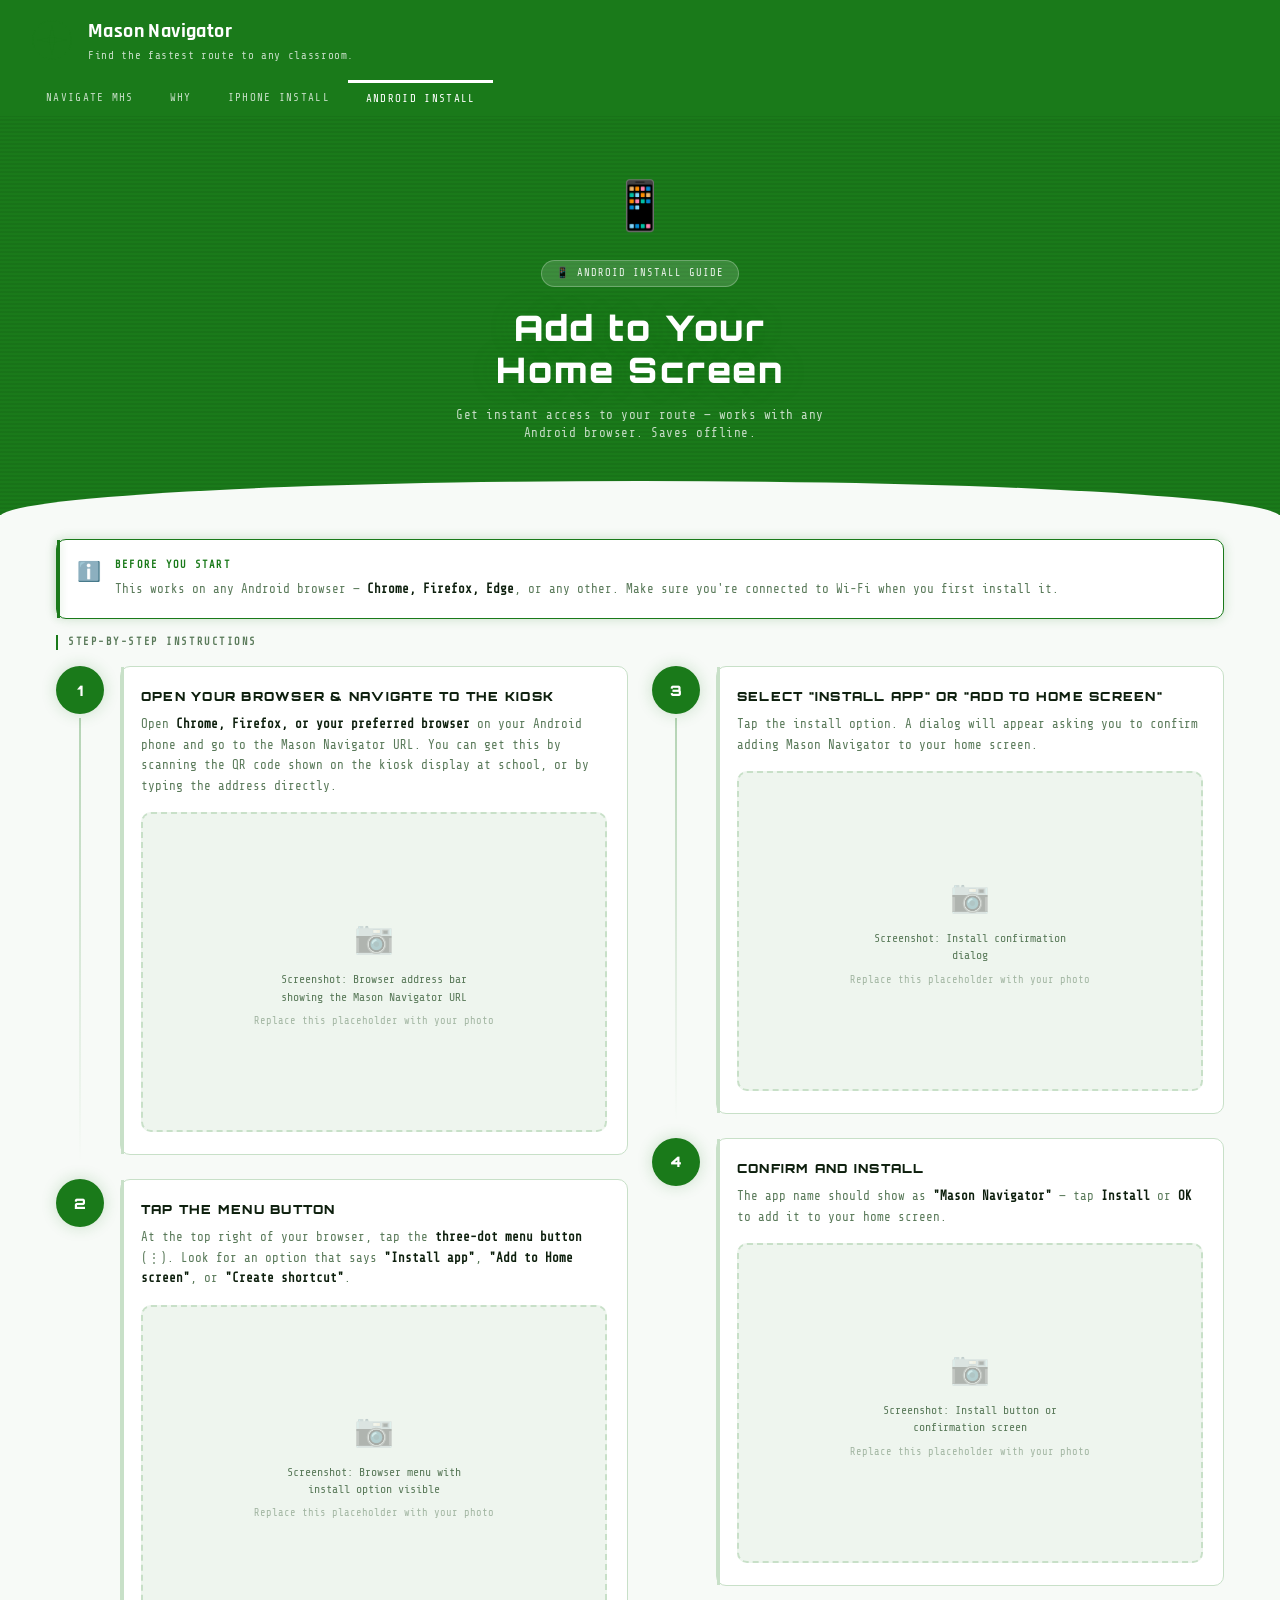
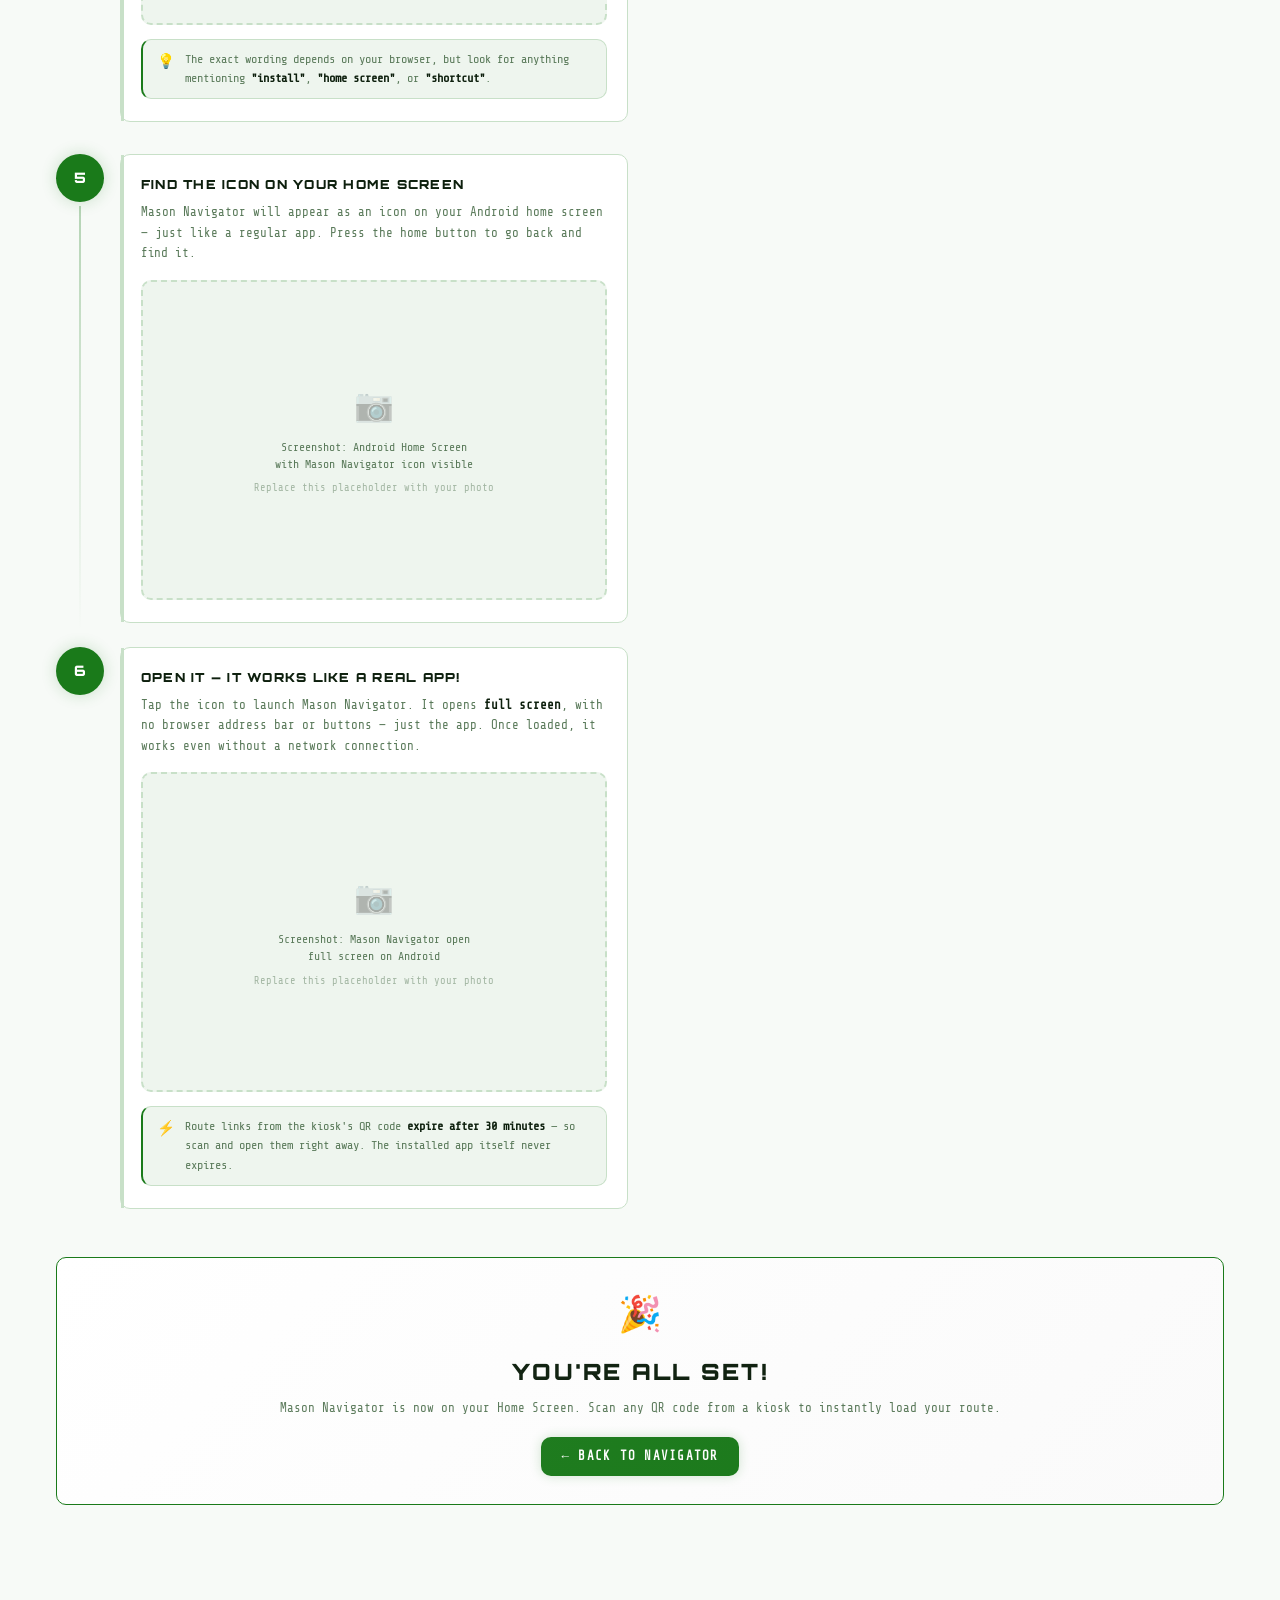
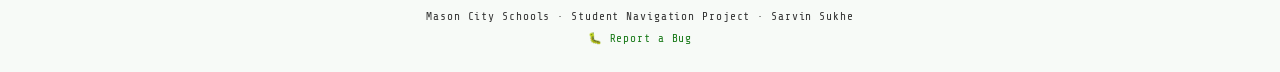
==== commit 862b7d80: "Integrate logo into app header and update all pages with favicon links" ====
--- a/android.html
+++ b/android.html
@@ -6,7 +6,7 @@
     <title>Install on Android — Mason Navigator</title>
     <link rel="stylesheet" href="style.css" />
     <link rel="manifest" href="manifest.json" />
-    <link rel="icon" type="image/png" href="icons/favicon.ico" />
+    <link rel="icon" type="image/svg+xml" href="icons/favicon.svg" />
     <style>
       /* ── Android guide page additions ───────────────────────────────
          Only layout/component styles not already in style.css.
@@ -472,45 +472,26 @@
 
   <body>
     <!-- Header with nav -->
-    <header class="header" style="border-bottom: 1px solid var(--border)">
-      <nav
-        class="nav"
-        style="
-          max-width: 1200px;
-          margin: 0 auto;
-          display: flex;
-          align-items: center;
-          gap: 24px;
-          padding: 16px;
-          font-size: 0.85rem;
-        "
-      >
-        <a
-          href="index.html"
-          class="nav-link"
-          style="
-            text-decoration: none;
-            color: var(--text-dim);
-            transition: color 0.2s;
-          "
-          >← Navigator</a
-        >
-        <a
-          href="ios.html"
-          class="nav-link"
-          style="
-            text-decoration: none;
-            color: var(--text-dim);
-            transition: color 0.2s;
-          "
-          >iPhone Install</a
-        >
-        <a
-          href="android.html"
-          class="nav-link active"
-          style="text-decoration: none; color: var(--accent); font-weight: 700"
-          >Android Install</a
-        >
+    <header class="topbar" style="border-bottom: 2px solid var(--accent)">
+      <div class="topbar-top">
+        <div class="header-logo">
+          <svg class="logo-icon" viewBox="0 0 100 100" xmlns="http://www.w3.org/2000/svg">
+            <circle cx="50" cy="50" r="40" fill="currentColor" stroke="currentColor" stroke-width="3" opacity="0.3"/>
+            <circle cx="50" cy="50" r="40" fill="none" stroke="currentColor" stroke-width="3"/>
+            <path d="M50 20 L55 45 L80 50 L55 55 L50 80 L45 55 L20 50 L45 45 Z" fill="currentColor"/>
+            <circle cx="50" cy="50" r="6" fill="currentColor"/>
+          </svg>
+          <div>
+            <h1>Mason Navigator</h1>
+            <p>Find the fastest route to any classroom.</p>
+          </div>
+        </div>
+      </div>
+      <nav class="navbar">
+        <a href="index.html" class="nav-link">Navigate MHS</a>
+        <a href="why.html" class="nav-link">Why</a>
+        <a href="ios.html" class="nav-link">iPhone Install</a>
+        <a href="android.html" class="nav-link active">Android Install</a>
       </nav>
     </header>
 
--- a/style.css
+++ b/style.css
@@ -97,6 +97,19 @@
   margin-top: 2px;
 }
 
+/* ── Header Logo ──────────────────────────────────────────────── */
+.header-logo {
+  display: flex;
+  align-items: center;
+  gap: 12px;
+}
+.logo-icon {
+  width: 48px;
+  height: 48px;
+  color: var(--accent);
+  flex-shrink: 0;
+}
+
 /* ── Navbar ──────────────────────────────────────────────────── */
 .navbar {
   display: flex;
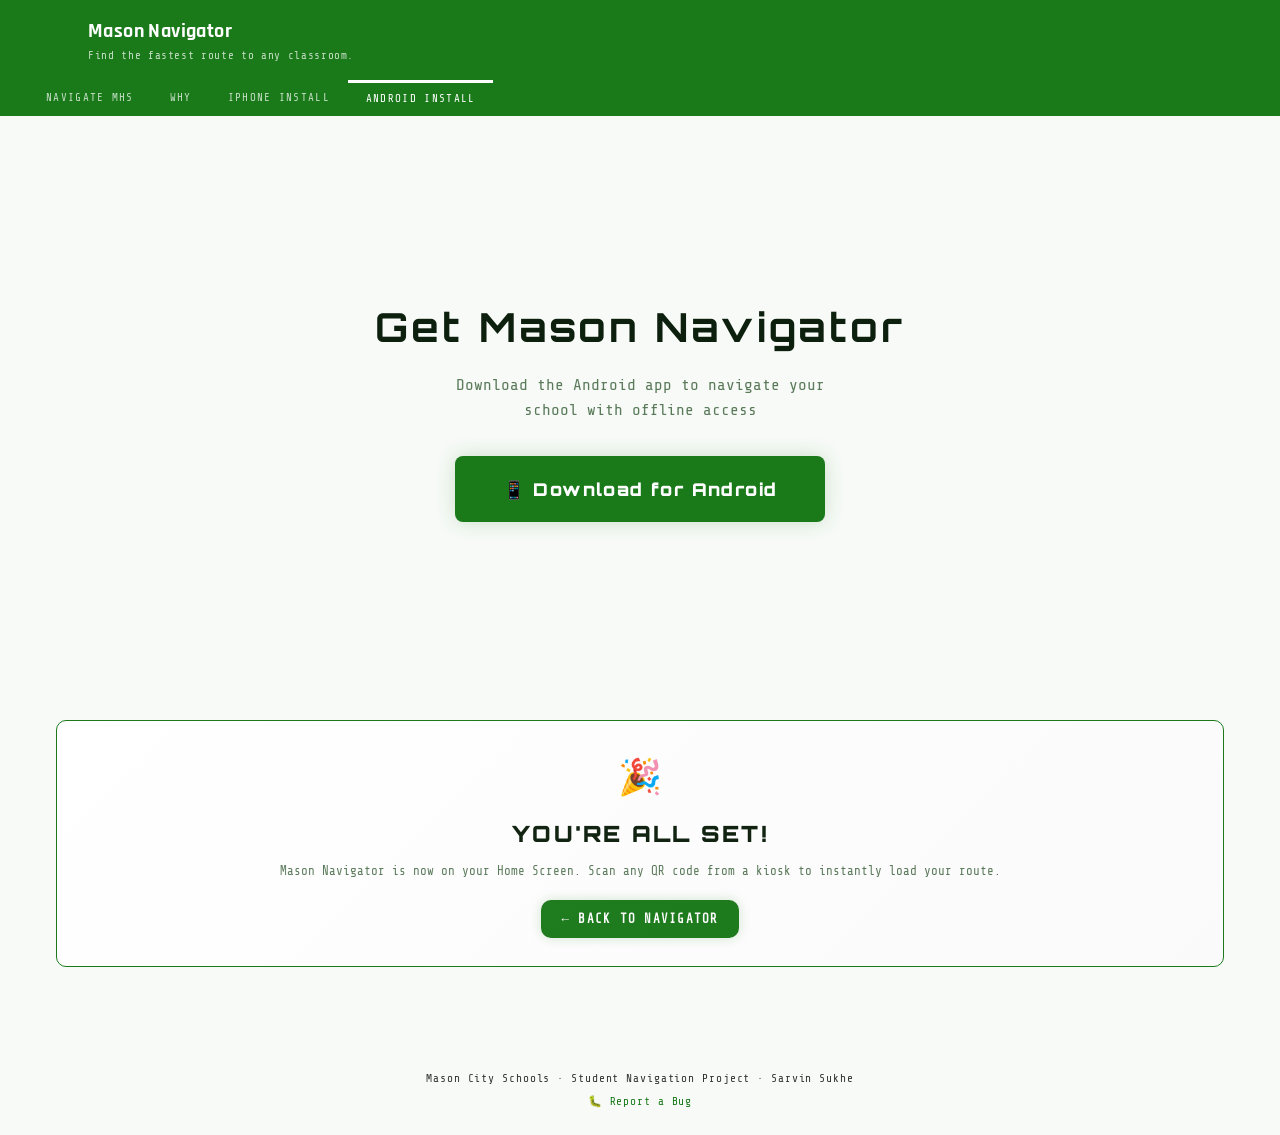
==== commit d4554447: "Simplify Android page to single download button and fix iOS/Android step layout" ====
--- a/android.html
+++ b/android.html
@@ -36,9 +36,14 @@
       }
 
       .step-pair {
-        display: flex;
-        flex-direction: column;
-        gap: 16px;
+        display: grid;
+        grid-template-columns: 1fr 1fr;
+        gap: 24px;
+      }
+      @media (max-width: 768px) {
+        .step-pair {
+          grid-template-columns: 1fr;
+        }
       }
 
       /* ── Hero banner ─────────────────────────────────────────── */
@@ -495,34 +500,43 @@
       </nav>
     </header>
 
-    <!-- Hero -->
-    <div class="android-hero">
-      <span class="android-hero-icon">📱</span>
-      <div class="android-hero-badge">📱 Android Install Guide</div>
-      <h1>Add to Your<br />Home Screen</h1>
-      <p>
-        Get instant access to your route — works with any Android browser. Saves
-        offline.
-      </p>
-    </div>
-
     <main class="android-container">
-      <!-- Before you start -->
-      <div class="prereq">
-        <div class="prereq-icon">ℹ️</div>
+      <div style="display: flex; flex-direction: column; align-items: center; justify-content: center; min-height: 60vh; gap: 32px; text-align: center; padding: 40px 20px;">
         <div>
-          <div class="prereq-title">Before You Start</div>
-          <p>
-            This works on any Android browser —
-            <strong>Chrome, Firefox, Edge</strong>, or any other. Make sure
-            you're connected to Wi-Fi when you first install it.
-          </p>
+          <h1 style="font-size: 2.5rem; margin-bottom: 16px; font-family: var(--display); letter-spacing: 0.08em;">Get Mason Navigator</h1>
+          <p style="font-family: var(--mono); color: var(--text-dim); font-size: 1rem; line-height: 1.6; max-width: 400px; margin: 0 auto;">Download the Android app to navigate your school with offline access</p>
         </div>
+
+        <a
+          href="https://drive.google.com/file/d/1elcWMgvGFxbWKgJgfZsJL1RnFXiW6EjQ/view?usp=sharing"
+          target="_blank"
+          rel="noopener noreferrer"
+          style="
+            display: inline-flex;
+            align-items: center;
+            gap: 12px;
+            background: var(--accent);
+            color: #fff;
+            font-family: var(--display);
+            font-size: 1.1rem;
+            font-weight: 900;
+            letter-spacing: 0.08em;
+            padding: 20px 48px;
+            border-radius: 8px;
+            text-decoration: none;
+            border: none;
+            cursor: pointer;
+            box-shadow: 0 0 20px var(--accent-glow);
+            transition: all 0.2s;
+          "
+          onmouseover="this.style.transform='scale(1.05)'"
+          onmouseout="this.style.transform='scale(1)'"
+        >
+          📱 Download for Android
+        </a>
       </div>
 
-      <div class="section-label">Step-by-step instructions</div>
-
-      <div class="steps-wrapper">
+      <div class="steps-wrapper" style="display: none;">
         <!-- Step Pair 1: Steps 1 & 2 -->
         <div class="step-pair">
           <!-- Step 1 -->
